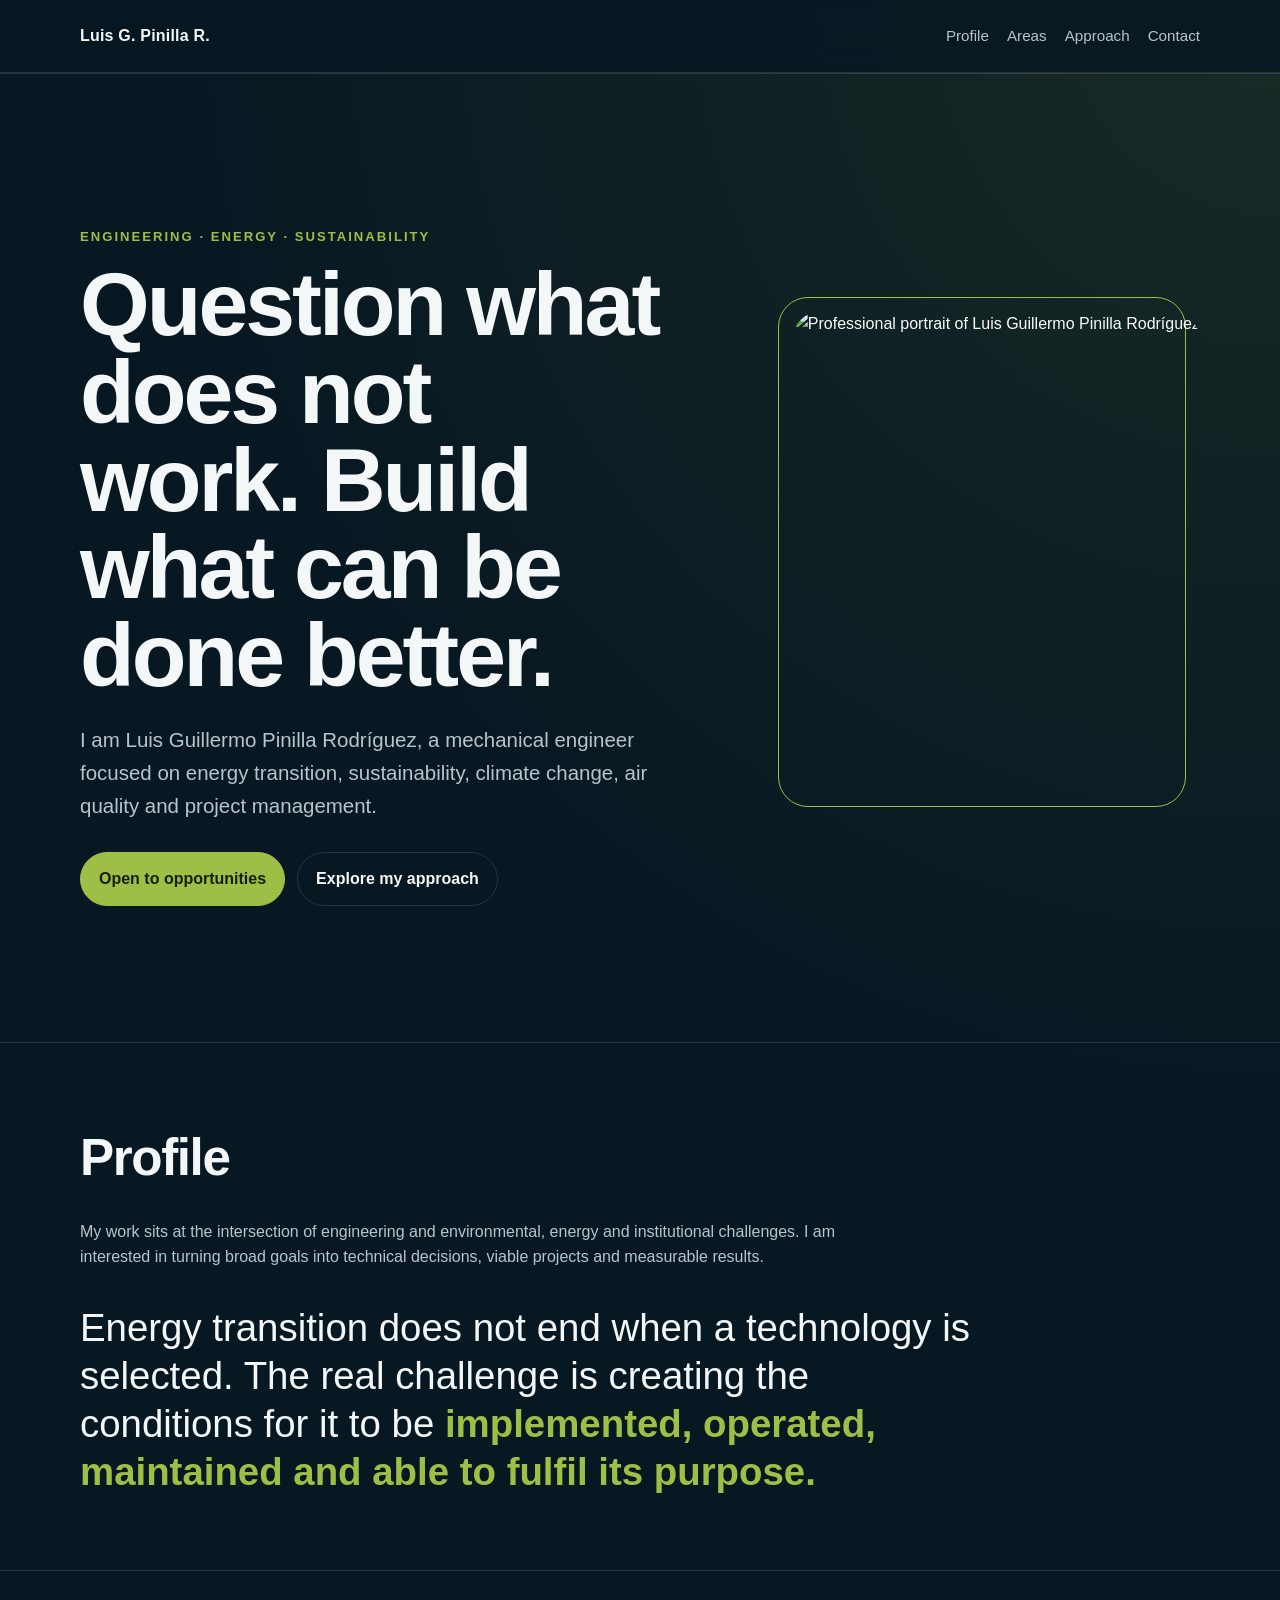
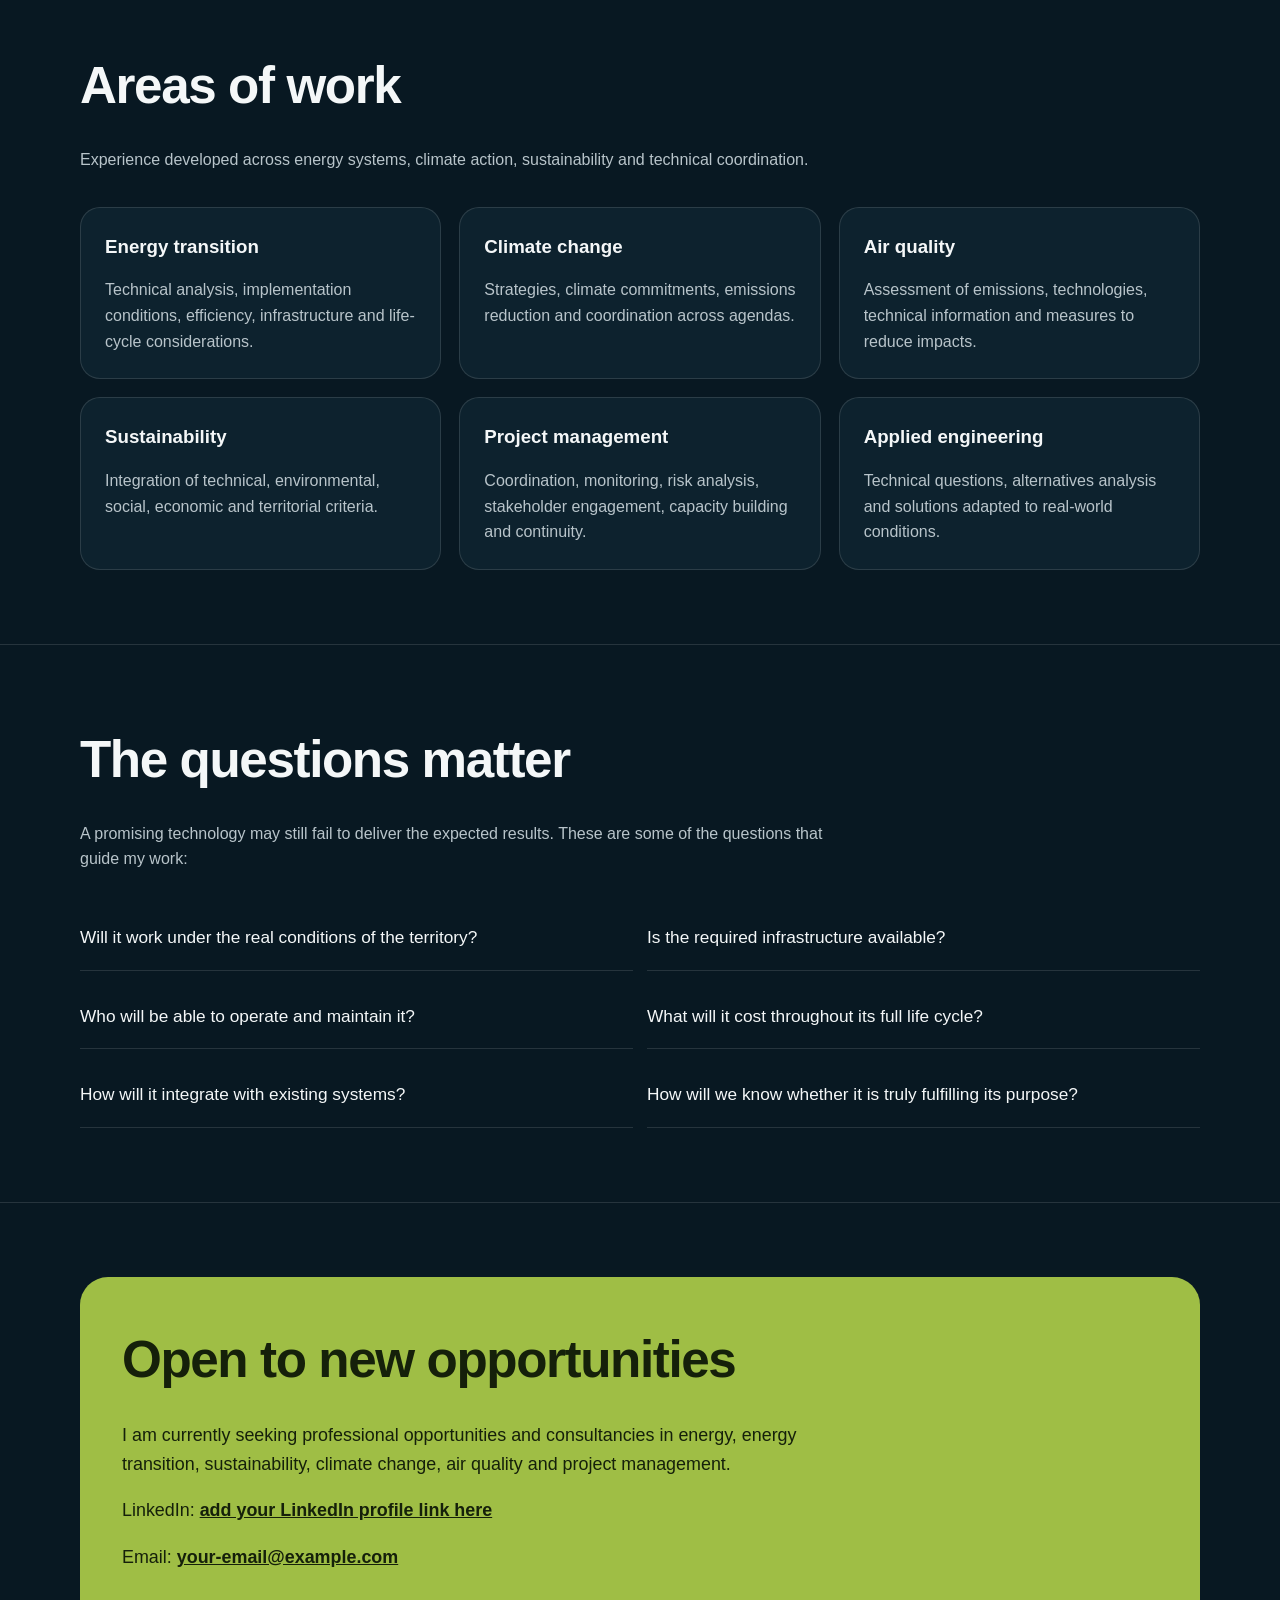
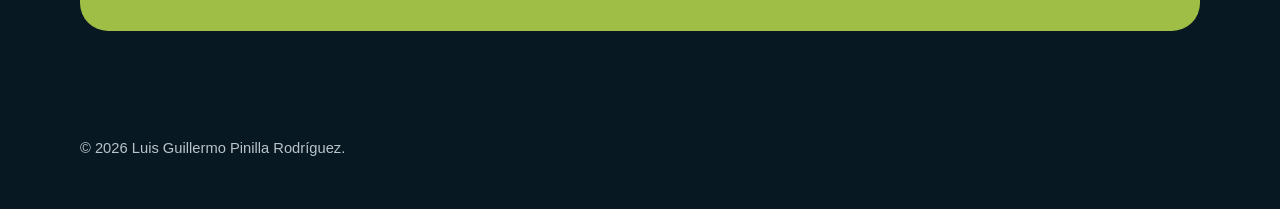
==== index.html @ 48ebb5ef "Change language to English and update content Updated the language from Spanish to English and modif" ====
<!DOCTYPE html>
<html lang="en">
<head>
  <meta charset="UTF-8" />
  <meta name="viewport" content="width=device-width, initial-scale=1.0" />
  <meta name="description" content="Luis Guillermo Pinilla Rodríguez — Engineering, energy, sustainability, climate change and energy transition." />
  <title>Luis Guillermo Pinilla Rodríguez</title>

  <style>
    :root {
      --bg: #081822;
      --panel: #102733;
      --text: #f4f7f8;
      --muted: #b8c4ca;
      --accent: #9fbe45;
      --line: rgba(255,255,255,.12);
      --max: 1120px;
    }

    * { box-sizing: border-box; }
    html { scroll-behavior: smooth; }

    body {
      margin: 0;
      font-family: Arial, Helvetica, sans-serif;
      background:
        radial-gradient(circle at top right, rgba(159,190,69,.11), transparent 30%),
        var(--bg);
      color: var(--text);
      line-height: 1.6;
    }

    a { color: inherit; }

    .wrap {
      width: min(var(--max), calc(100% - 40px));
      margin: 0 auto;
    }

    header {
      position: sticky;
      top: 0;
      z-index: 20;
      backdrop-filter: blur(12px);
      background: rgba(8,24,34,.86);
      border-bottom: 1px solid var(--line);
    }

    nav {
      min-height: 72px;
      display: flex;
      align-items: center;
      justify-content: space-between;
      gap: 24px;
    }

    .brand {
      font-weight: 700;
      text-decoration: none;
      letter-spacing: .2px;
    }

    .nav-links {
      display: flex;
      flex-wrap: wrap;
      gap: 18px;
    }

    .nav-links a {
      color: var(--muted);
      text-decoration: none;
      font-size: .95rem;
    }

    .nav-links a:hover { color: var(--text); }

    .hero {
      min-height: 78vh;
      display: grid;
      grid-template-columns: 1.1fr .9fr;
      align-items: center;
      gap: 60px;
      padding: 78px 0 62px;
    }

    .eyebrow {
      color: var(--accent);
      text-transform: uppercase;
      letter-spacing: 2px;
      font-size: .82rem;
      font-weight: 700;
    }

    h1 {
      font-size: clamp(2.7rem, 7vw, 5.6rem);
      line-height: .98;
      letter-spacing: -3px;
      margin: 14px 0 24px;
      max-width: 760px;
    }

    .lead {
      max-width: 690px;
      color: var(--muted);
      font-size: clamp(1.05rem, 2vw, 1.28rem);
    }

    .hero-actions {
      display: flex;
      flex-wrap: wrap;
      gap: 12px;
      margin-top: 30px;
    }

    .button {
      display: inline-block;
      padding: 13px 18px;
      border-radius: 999px;
      text-decoration: none;
      font-weight: 700;
      border: 1px solid var(--line);
    }

    .button.primary {
      color: #15200a;
      background: var(--accent);
      border-color: var(--accent);
    }

    .button.secondary { color: var(--text); }

    .portrait {
      position: relative;
      max-width: 470px;
      margin-left: auto;
    }

    .portrait::before {
      content: "";
      position: absolute;
      inset: -14px 14px 14px -14px;
      border: 1px solid var(--accent);
      border-radius: 30px;
      z-index: -1;
    }

    .portrait img {
      display: block;
      width: 100%;
      aspect-ratio: 4 / 5;
      object-fit: cover;
      object-position: center;
      border-radius: 30px;
      filter: saturate(.88) contrast(1.03);
    }

    section {
      padding: 74px 0;
      border-top: 1px solid var(--line);
    }

    h2 {
      margin: 0 0 20px;
      font-size: clamp(2rem, 5vw, 3.2rem);
      letter-spacing: -1.4px;
    }

    .section-intro {
      max-width: 760px;
      color: var(--muted);
      margin-bottom: 34px;
    }

    .grid {
      display: grid;
      grid-template-columns: repeat(3, 1fr);
      gap: 18px;
    }

    .card {
      background: rgba(16,39,51,.76);
      border: 1px solid var(--line);
      border-radius: 20px;
      padding: 24px;
    }

    .card h3 {
      margin-top: 0;
      margin-bottom: 10px;
    }

    .card p {
      margin-bottom: 0;
      color: var(--muted);
    }

    .statement {
      font-size: clamp(1.5rem, 3vw, 2.45rem);
      line-height: 1.25;
      max-width: 900px;
      margin: 0;
    }

    .statement strong { color: var(--accent); }

    .questions {
      display: grid;
      grid-template-columns: repeat(2, 1fr);
      gap: 14px;
      margin-top: 34px;
    }

    .question {
      padding: 18px 0;
      border-bottom: 1px solid var(--line);
      font-size: 1.08rem;
    }

    .contact {
      background: var(--accent);
      color: #15200a;
      border-radius: 28px;
      padding: 42px;
    }

    .contact p {
      max-width: 720px;
      font-size: 1.12rem;
    }

    .contact a {
      font-weight: 700;
      word-break: break-word;
    }

    footer {
      padding: 32px 0 48px;
      color: var(--muted);
      font-size: .92rem;
    }

    @media (max-width: 820px) {
      nav { align-items: flex-start; padding: 18px 0; }
      .nav-links { display: none; }
      .hero {
        grid-template-columns: 1fr;
        gap: 42px;
        padding-top: 52px;
      }
      .portrait {
        margin: 0;
        max-width: 100%;
      }
      .grid, .questions { grid-template-columns: 1fr; }
      h1 { letter-spacing: -2px; }
      .contact { padding: 28px; }
    }
  </style>
</head>

<body>
  <header>
    <nav class="wrap">
      <a class="brand" href="#home">Luis G. Pinilla R.</a>
      <div class="nav-links">
        <a href="#profile">Profile</a>
        <a href="#areas">Areas</a>
        <a href="#approach">Approach</a>
        <a href="#contact">Contact</a>
      </div>
    </nav>
  </header>

  <main>
    <section id="home">
      <div class="wrap hero">
        <div>
          <div class="eyebrow">Engineering · Energy · Sustainability</div>
          <h1>Question what does not work. Build what can be done better.</h1>
          <p class="lead">
            I am Luis Guillermo Pinilla Rodríguez, a mechanical engineer focused on
            energy transition, sustainability, climate change, air quality and project management.
          </p>

          <div class="hero-actions">
            <a class="button primary" href="#contact">Open to opportunities</a>
            <a class="button secondary" href="#approach">Explore my approach</a>
          </div>
        </div>

        <div class="portrait">
          <img src="profile.jpg" alt="Professional portrait of Luis Guillermo Pinilla Rodríguez" />
        </div>
      </div>
    </section>

    <section id="profile">
      <div class="wrap">
        <h2>Profile</h2>
        <p class="section-intro">
          My work sits at the intersection of engineering and environmental, energy
          and institutional challenges. I am interested in turning broad goals into
          technical decisions, viable projects and measurable results.
        </p>

        <p class="statement">
          Energy transition does not end when a technology is selected.
          The real challenge is creating the conditions for it to be
          <strong>implemented, operated, maintained and able to fulfil its purpose.</strong>
        </p>
      </div>
    </section>

    <section id="areas">
      <div class="wrap">
        <h2>Areas of work</h2>
        <p class="section-intro">
          Experience developed across energy systems, climate action, sustainability
          and technical coordination.
        </p>

        <div class="grid">
          <article class="card">
            <h3>Energy transition</h3>
            <p>Technical analysis, implementation conditions, efficiency, infrastructure and life-cycle considerations.</p>
          </article>

          <article class="card">
            <h3>Climate change</h3>
            <p>Strategies, climate commitments, emissions reduction and coordination across agendas.</p>
          </article>

          <article class="card">
            <h3>Air quality</h3>
            <p>Assessment of emissions, technologies, technical information and measures to reduce impacts.</p>
          </article>

          <article class="card">
            <h3>Sustainability</h3>
            <p>Integration of technical, environmental, social, economic and territorial criteria.</p>
          </article>

          <article class="card">
            <h3>Project management</h3>
            <p>Coordination, monitoring, risk analysis, stakeholder engagement, capacity building and continuity.</p>
          </article>

          <article class="card">
            <h3>Applied engineering</h3>
            <p>Technical questions, alternatives analysis and solutions adapted to real-world conditions.</p>
          </article>
        </div>
      </div>
    </section>

    <section id="approach">
      <div class="wrap">
        <h2>The questions matter</h2>
        <p class="section-intro">
          A promising technology may still fail to deliver the expected results.
          These are some of the questions that guide my work:
        </p>

        <div class="questions">
          <div class="question">Will it work under the real conditions of the territory?</div>
          <div class="question">Is the required infrastructure available?</div>
          <div class="question">Who will be able to operate and maintain it?</div>
          <div class="question">What will it cost throughout its full life cycle?</div>
          <div class="question">How will it integrate with existing systems?</div>
          <div class="question">How will we know whether it is truly fulfilling its purpose?</div>
        </div>
      </div>
    </section>

    <section id="contact">
      <div class="wrap">
        <div class="contact">
          <h2>Open to new opportunities</h2>
          <p>
            I am currently seeking professional opportunities and consultancies in
            energy, energy transition, sustainability, climate change, air quality
            and project management.
          </p>
          <p>
            LinkedIn:
            <a href="https://www.linkedin.com/" target="_blank" rel="noopener">
              add your LinkedIn profile link here
            </a>
          </p>
          <p>
            Email:
            <a href="mailto:your-email@example.com">your-email@example.com</a>
          </p>
        </div>
      </div>
    </section>
  </main>

  <footer>
    <div class="wrap">
      © 2026 Luis Guillermo Pinilla Rodríguez.
    </div>
  </footer>
</body>
</html>
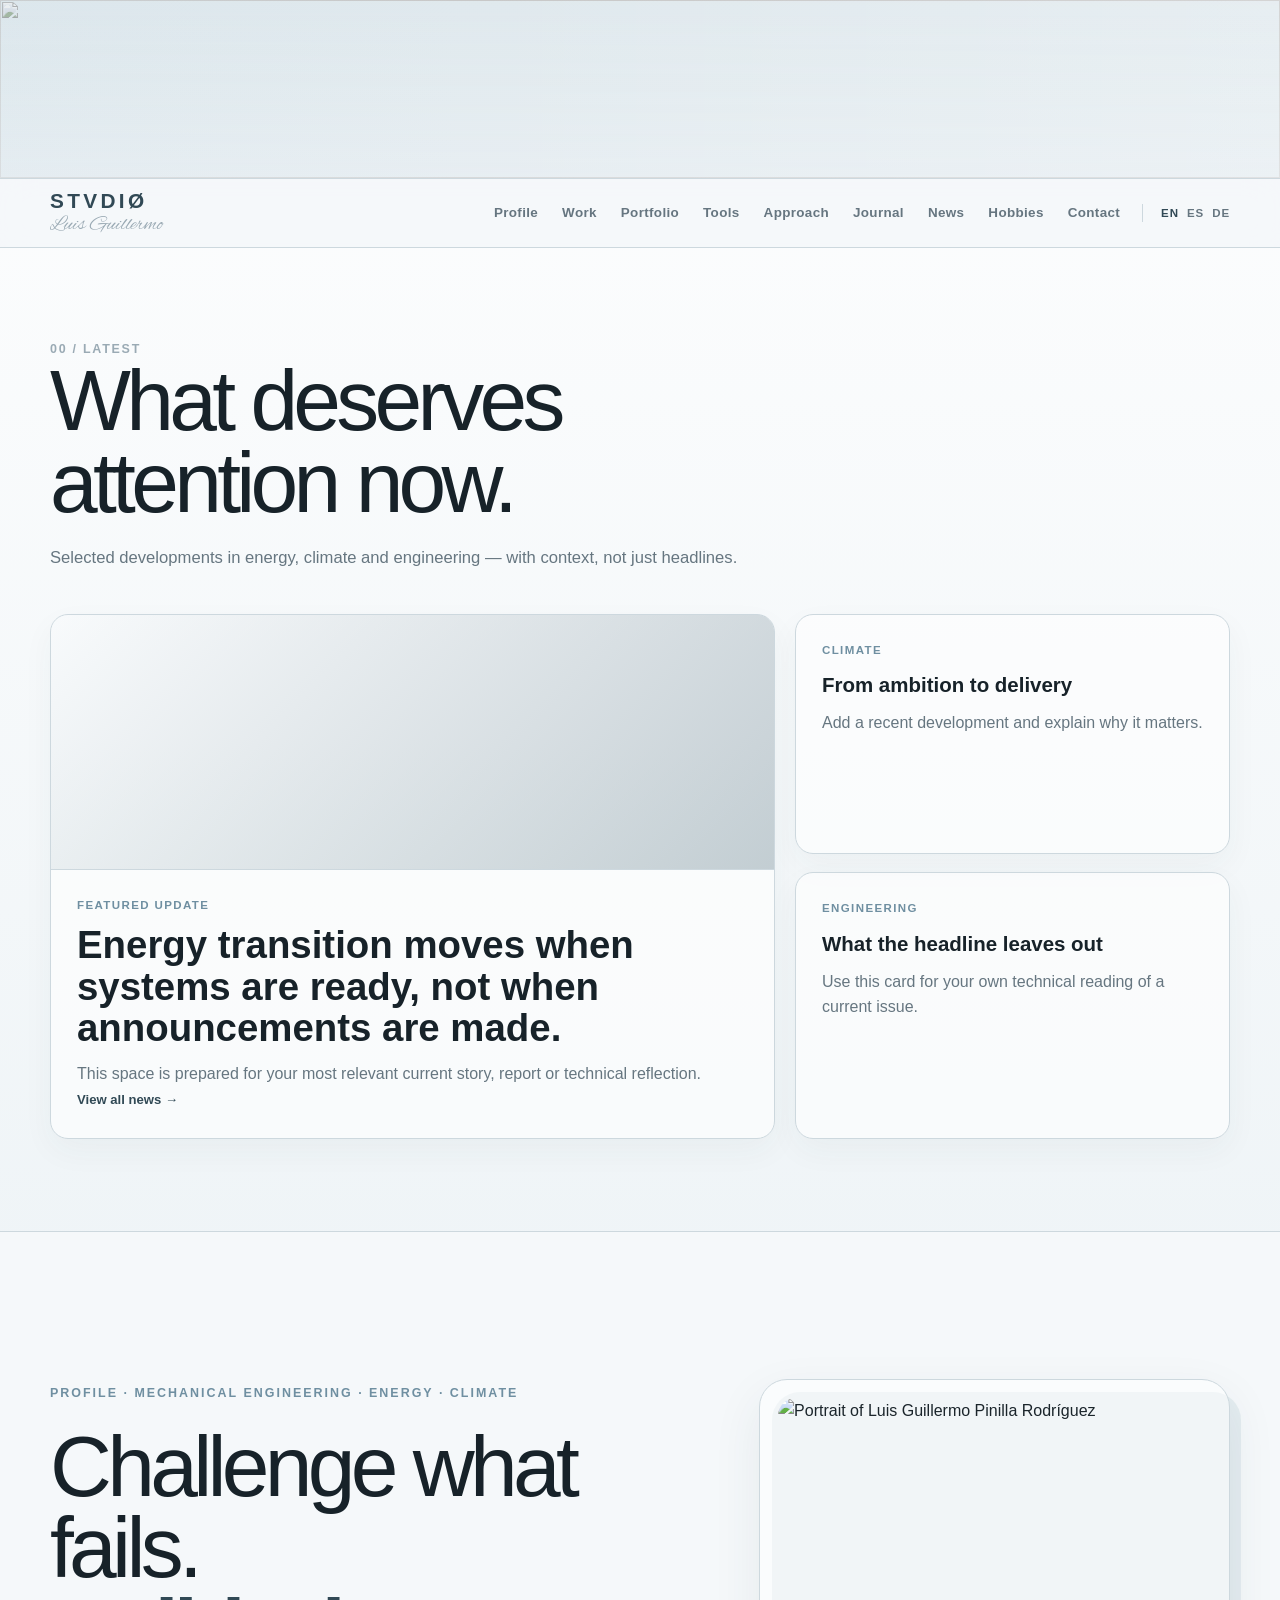
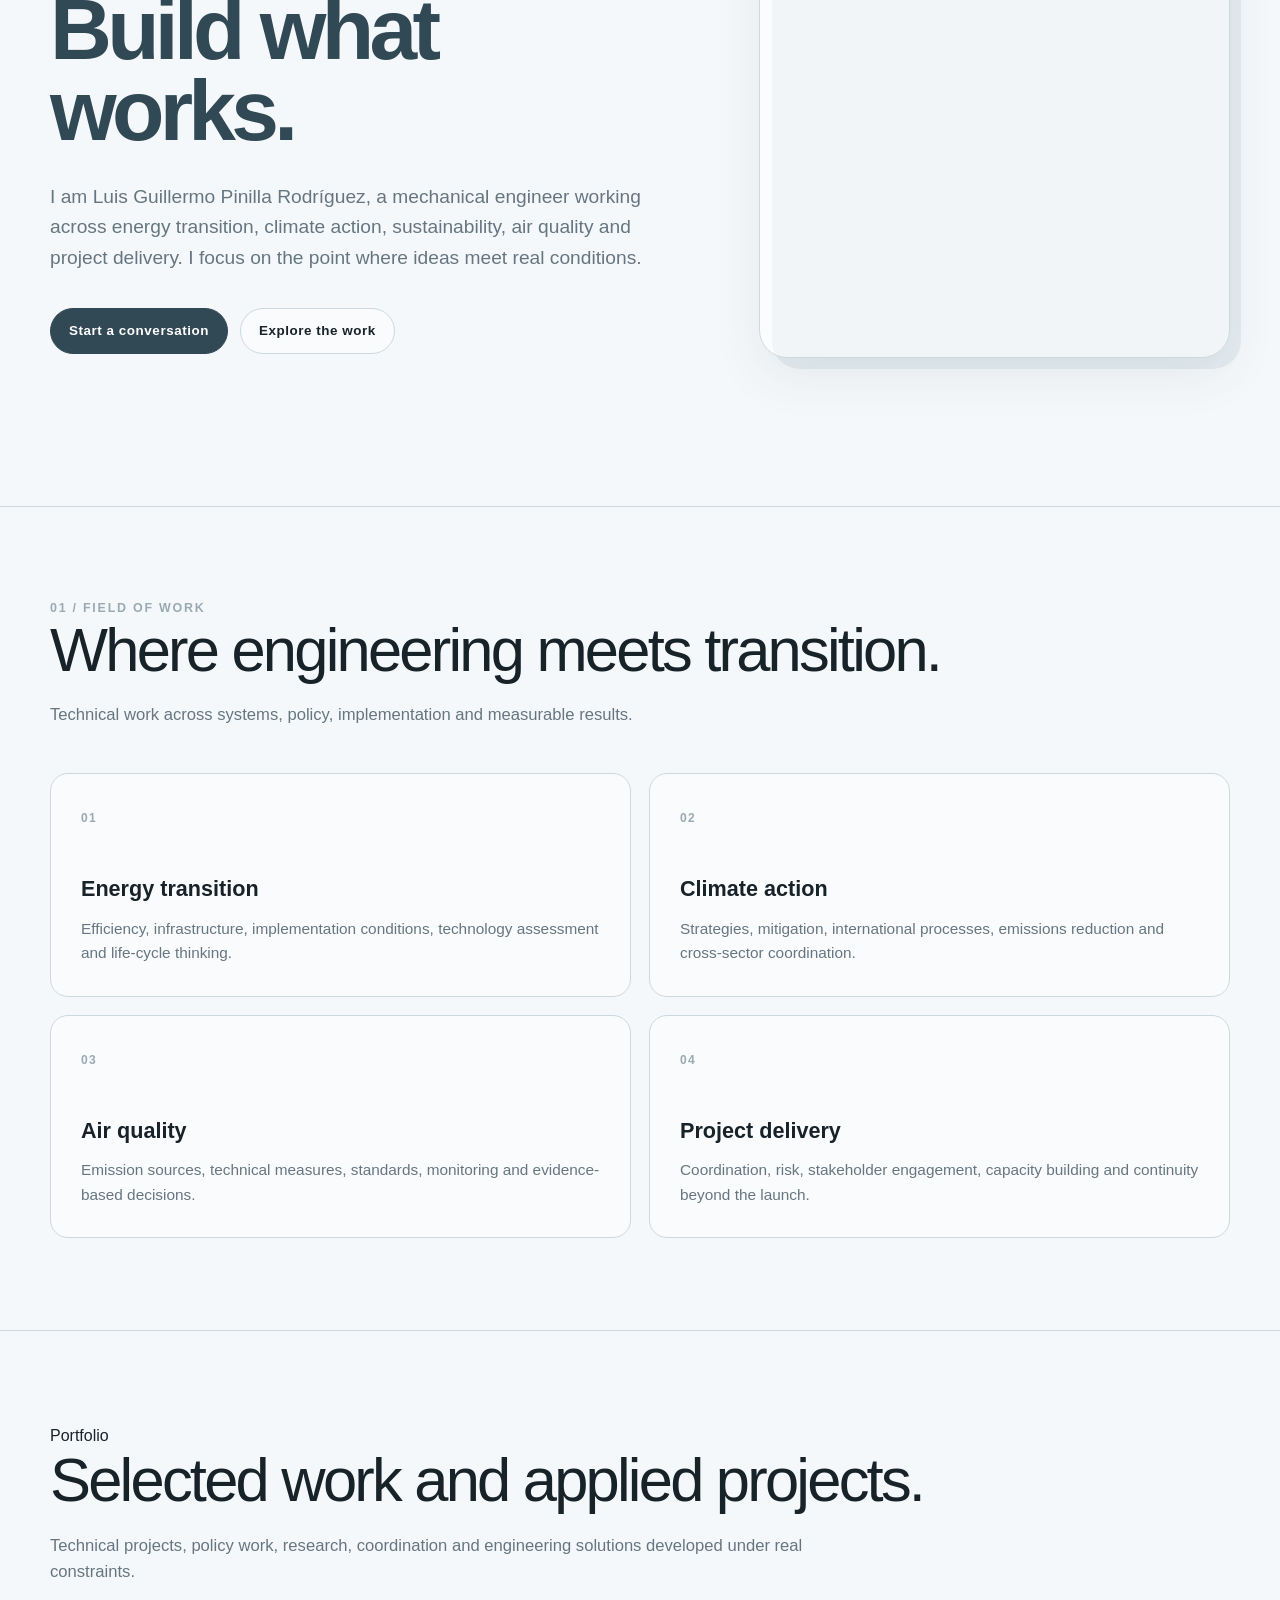
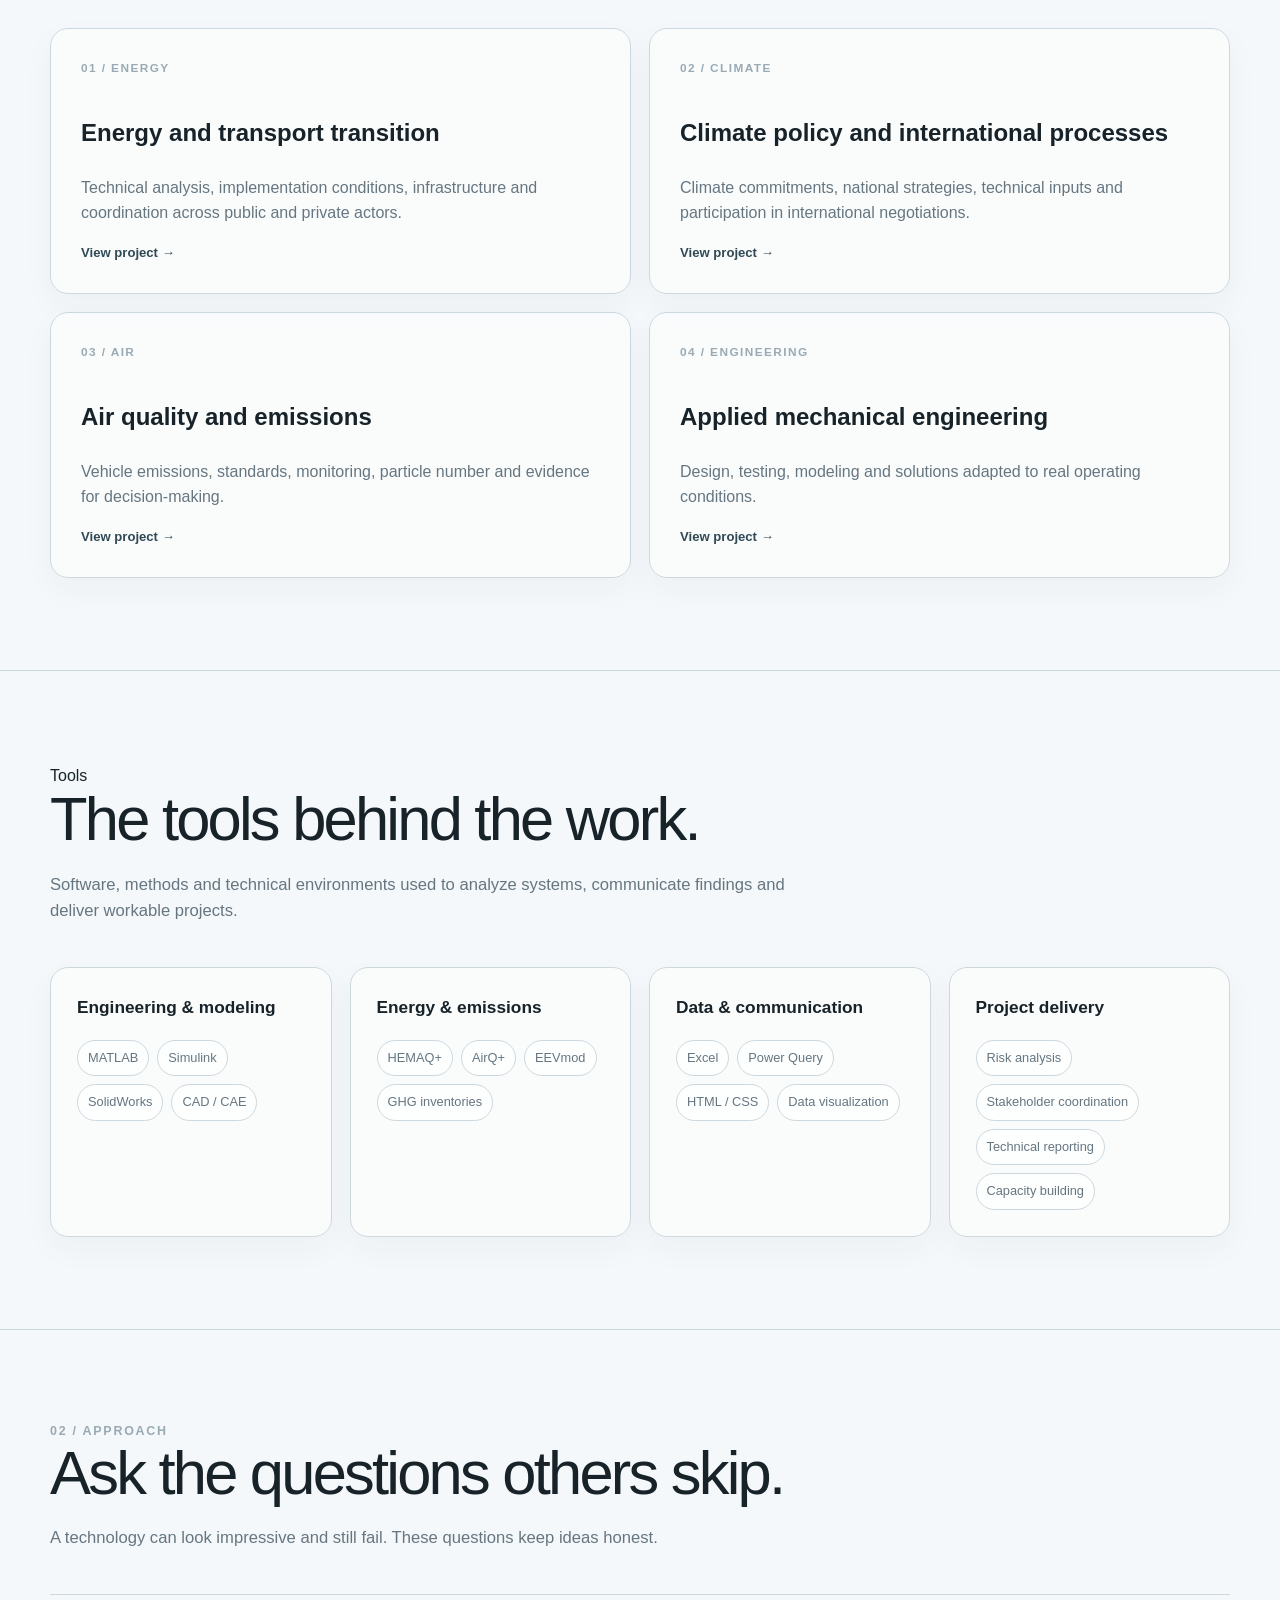
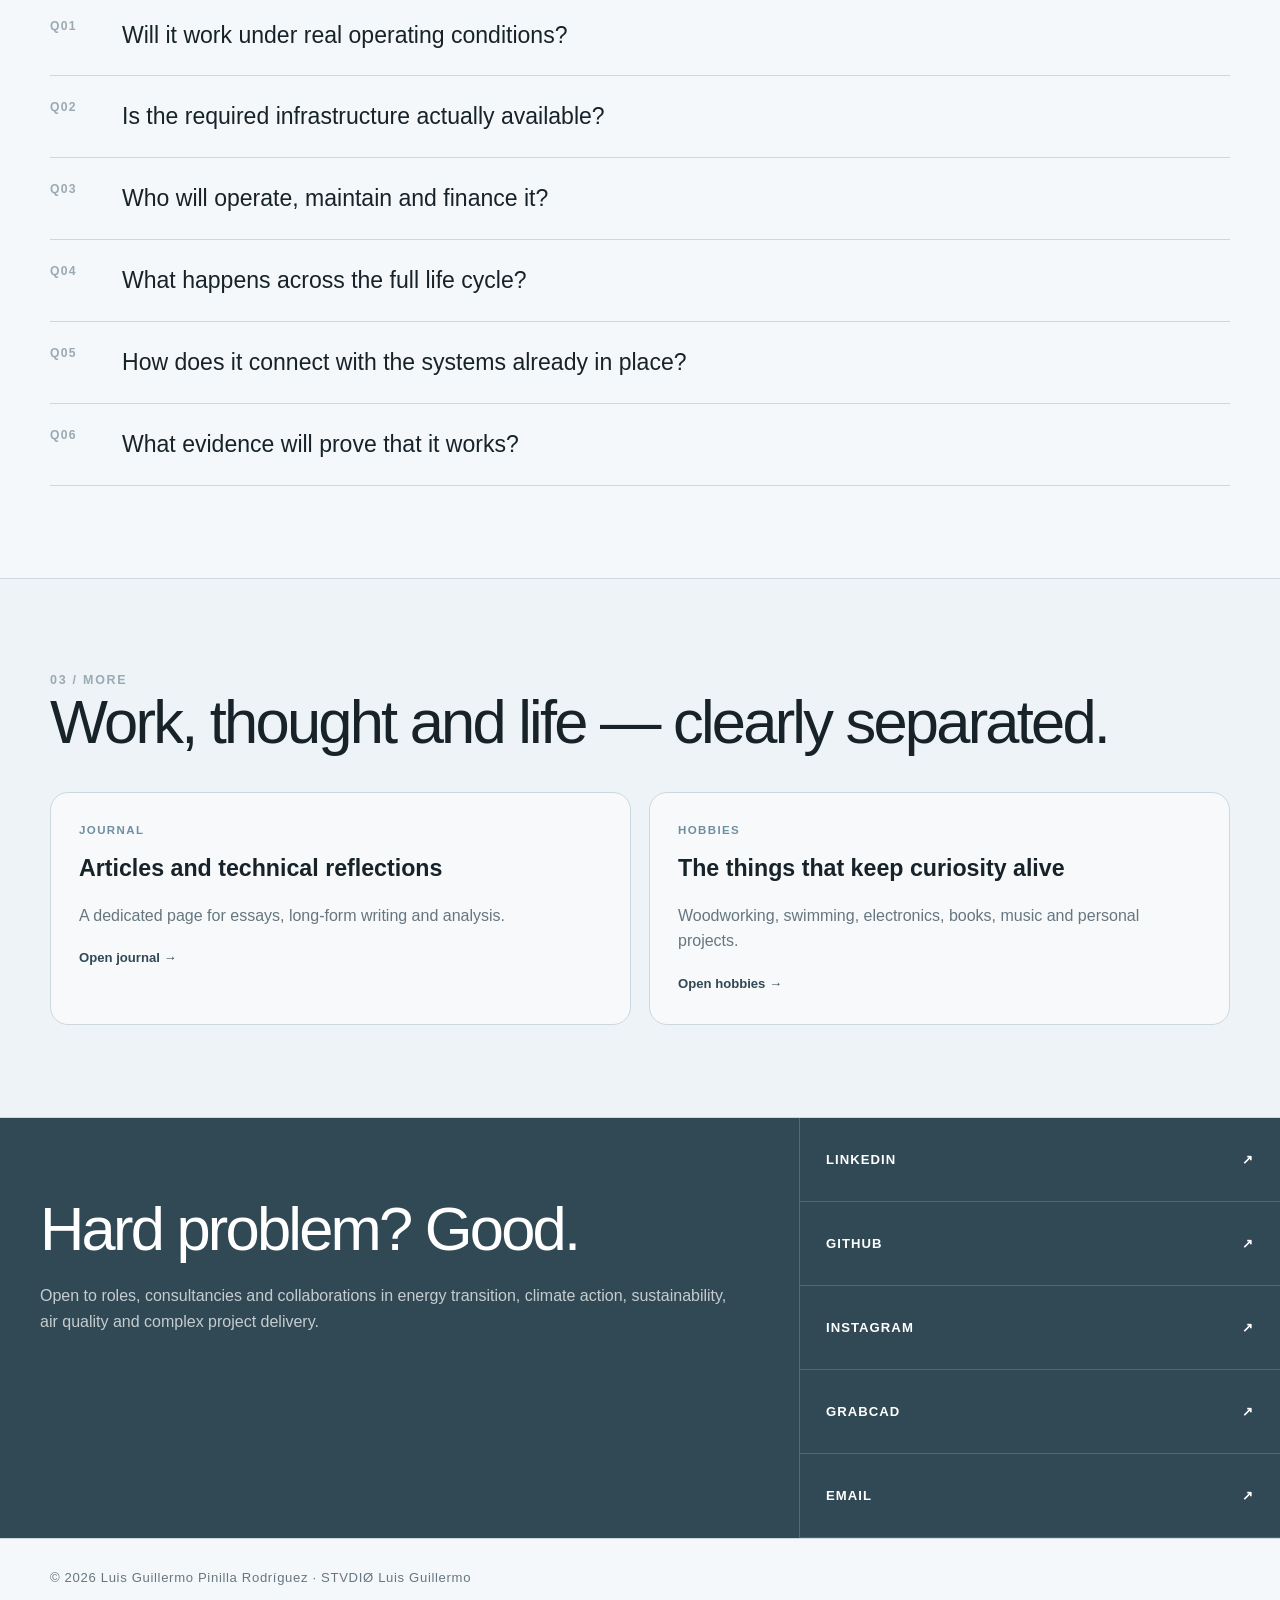
==== commit 6890b132: "Add files via upload" ====
--- a/index.html
+++ b/index.html
@@ -1,405 +1,206 @@
-<!DOCTYPE html>
-<html lang="en">
-<head>
-  <meta charset="UTF-8" />
-  <meta name="viewport" content="width=device-width, initial-scale=1.0" />
-  <meta name="description" content="Luis Guillermo Pinilla Rodríguez — Engineering, energy, sustainability, climate change and energy transition." />
-  <title>Luis Guillermo Pinilla Rodríguez</title>
-
-  <style>
-    :root {
-      --bg: #081822;
-      --panel: #102733;
-      --text: #f4f7f8;
-      --muted: #b8c4ca;
-      --accent: #9fbe45;
-      --line: rgba(255,255,255,.12);
-      --max: 1120px;
-    }
-
-    * { box-sizing: border-box; }
-    html { scroll-behavior: smooth; }
-
-    body {
-      margin: 0;
-      font-family: Arial, Helvetica, sans-serif;
-      background:
-        radial-gradient(circle at top right, rgba(159,190,69,.11), transparent 30%),
-        var(--bg);
-      color: var(--text);
-      line-height: 1.6;
-    }
-
-    a { color: inherit; }
-
-    .wrap {
-      width: min(var(--max), calc(100% - 40px));
-      margin: 0 auto;
-    }
-
-    header {
-      position: sticky;
-      top: 0;
-      z-index: 20;
-      backdrop-filter: blur(12px);
-      background: rgba(8,24,34,.86);
-      border-bottom: 1px solid var(--line);
-    }
-
-    nav {
-      min-height: 72px;
-      display: flex;
-      align-items: center;
-      justify-content: space-between;
-      gap: 24px;
-    }
-
-    .brand {
-      font-weight: 700;
-      text-decoration: none;
-      letter-spacing: .2px;
-    }
-
-    .nav-links {
-      display: flex;
-      flex-wrap: wrap;
-      gap: 18px;
-    }
-
-    .nav-links a {
-      color: var(--muted);
-      text-decoration: none;
-      font-size: .95rem;
-    }
-
-    .nav-links a:hover { color: var(--text); }
-
-    .hero {
-      min-height: 78vh;
-      display: grid;
-      grid-template-columns: 1.1fr .9fr;
-      align-items: center;
-      gap: 60px;
-      padding: 78px 0 62px;
-    }
-
-    .eyebrow {
-      color: var(--accent);
-      text-transform: uppercase;
-      letter-spacing: 2px;
-      font-size: .82rem;
-      font-weight: 700;
-    }
-
-    h1 {
-      font-size: clamp(2.7rem, 7vw, 5.6rem);
-      line-height: .98;
-      letter-spacing: -3px;
-      margin: 14px 0 24px;
-      max-width: 760px;
-    }
-
-    .lead {
-      max-width: 690px;
-      color: var(--muted);
-      font-size: clamp(1.05rem, 2vw, 1.28rem);
-    }
-
-    .hero-actions {
-      display: flex;
-      flex-wrap: wrap;
-      gap: 12px;
-      margin-top: 30px;
-    }
-
-    .button {
-      display: inline-block;
-      padding: 13px 18px;
-      border-radius: 999px;
-      text-decoration: none;
-      font-weight: 700;
-      border: 1px solid var(--line);
-    }
-
-    .button.primary {
-      color: #15200a;
-      background: var(--accent);
-      border-color: var(--accent);
-    }
-
-    .button.secondary { color: var(--text); }
-
-    .portrait {
-      position: relative;
-      max-width: 470px;
-      margin-left: auto;
-    }
-
-    .portrait::before {
-      content: "";
-      position: absolute;
-      inset: -14px 14px 14px -14px;
-      border: 1px solid var(--accent);
-      border-radius: 30px;
-      z-index: -1;
-    }
-
-    .portrait img {
-      display: block;
-      width: 100%;
-      aspect-ratio: 4 / 5;
-      object-fit: cover;
-      object-position: center;
-      border-radius: 30px;
-      filter: saturate(.88) contrast(1.03);
-    }
-
-    section {
-      padding: 74px 0;
-      border-top: 1px solid var(--line);
-    }
-
-    h2 {
-      margin: 0 0 20px;
-      font-size: clamp(2rem, 5vw, 3.2rem);
-      letter-spacing: -1.4px;
-    }
-
-    .section-intro {
-      max-width: 760px;
-      color: var(--muted);
-      margin-bottom: 34px;
-    }
-
-    .grid {
-      display: grid;
-      grid-template-columns: repeat(3, 1fr);
-      gap: 18px;
-    }
-
-    .card {
-      background: rgba(16,39,51,.76);
-      border: 1px solid var(--line);
-      border-radius: 20px;
-      padding: 24px;
-    }
-
-    .card h3 {
-      margin-top: 0;
-      margin-bottom: 10px;
-    }
-
-    .card p {
-      margin-bottom: 0;
-      color: var(--muted);
-    }
-
-    .statement {
-      font-size: clamp(1.5rem, 3vw, 2.45rem);
-      line-height: 1.25;
-      max-width: 900px;
-      margin: 0;
-    }
-
-    .statement strong { color: var(--accent); }
-
-    .questions {
-      display: grid;
-      grid-template-columns: repeat(2, 1fr);
-      gap: 14px;
-      margin-top: 34px;
-    }
-
-    .question {
-      padding: 18px 0;
-      border-bottom: 1px solid var(--line);
-      font-size: 1.08rem;
-    }
-
-    .contact {
-      background: var(--accent);
-      color: #15200a;
-      border-radius: 28px;
-      padding: 42px;
-    }
-
-    .contact p {
-      max-width: 720px;
-      font-size: 1.12rem;
-    }
-
-    .contact a {
-      font-weight: 700;
-      word-break: break-word;
-    }
-
-    footer {
-      padding: 32px 0 48px;
-      color: var(--muted);
-      font-size: .92rem;
-    }
-
-    @media (max-width: 820px) {
-      nav { align-items: flex-start; padding: 18px 0; }
-      .nav-links { display: none; }
-      .hero {
-        grid-template-columns: 1fr;
-        gap: 42px;
-        padding-top: 52px;
-      }
-      .portrait {
-        margin: 0;
-        max-width: 100%;
-      }
-      .grid, .questions { grid-template-columns: 1fr; }
-      h1 { letter-spacing: -2px; }
-      .contact { padding: 28px; }
-    }
-  </style>
-</head>
-
-<body>
-  <header>
-    <nav class="wrap">
-      <a class="brand" href="#home">Luis G. Pinilla R.</a>
-      <div class="nav-links">
-        <a href="#profile">Profile</a>
-        <a href="#areas">Areas</a>
-        <a href="#approach">Approach</a>
-        <a href="#contact">Contact</a>
-      </div>
-    </nav>
-  </header>
-
-  <main>
-    <section id="home">
+<!DOCTYPE html><html lang="en"><head><meta charset="UTF-8"><meta name="viewport" content="width=device-width, initial-scale=1.0">
+<title>Home — STVDIØ Luis Guillermo</title><link rel="stylesheet" href="styles.css?v=9"></head><body>
+<div class="top-banner"><img src="banner.png" alt=""></div>
+<header>
+  <nav class="wrap">
+    <a class="brand" href="index.html">
+      <span class="brand-main">STVDIØ</span>
+      <span class="brand-name">Luis Guillermo</span>
+    </a>
+
+    <div class="nav-right">
+      <div class="nav-links"><a href="index.html#profile">Profile</a><a href="index.html#work">Work</a><a href="index.html#portfolio">Portfolio</a><a href="index.html#tools">Tools</a><a href="index.html#approach">Approach</a><a href="journal.html">Journal</a><a href="news.html">News</a><a href="hobbies.html">Hobbies</a><a href="index.html#contact">Contact</a></div>
+      <div class="language-switch" aria-label="Language">
+        <a class="active" href="index.html">EN</a>
+        <a href="es/index.html">ES</a>
+        <a href="de/index.html">DE</a>
+      </div>
+    </div>
+
+    <details class="mobile-menu">
+      <summary aria-label="Open navigation">
+        <span class="mobile-menu-icon"></span>
+      </summary>
+      <div class="mobile-menu-content">
+        <a href="index.html#profile">Profile</a><a href="index.html#work">Work</a><a href="index.html#portfolio">Portfolio</a><a href="index.html#tools">Tools</a><a href="index.html#approach">Approach</a><a href="journal.html">Journal</a><a href="news.html">News</a><a href="hobbies.html">Hobbies</a><a href="index.html#contact">Contact</a>
+        <div class="mobile-menu-languages">
+          <a class="active" href="index.html">EN</a>
+          <a href="es/index.html">ES</a>
+          <a href="de/index.html">DE</a>
+        </div>
+      </div>
+    </details>
+  </nav>
+</header><main>
+
+    <section class="news-lead" id="latest">
+      <div class="wrap">
+        <div class="section-number">00 / Latest</div>
+        <h1>What deserves attention now.</h1>
+        <p class="section-intro">Selected developments in energy, climate and engineering — with context, not just headlines.</p>
+        <div class="news-lead-grid">
+          <article class="news-feature">
+            <div class="news-feature-image"></div>
+            <div class="news-feature-body">
+              <div class="meta">Featured update</div>
+              <h3>Energy transition moves when systems are ready, not when announcements are made.</h3>
+              <p>This space is prepared for your most relevant current story, report or technical reflection.</p>
+              <a class="text-link" href="news.html">View all news →</a>
+            </div>
+          </article>
+          <div class="news-mini-stack">
+            <article class="news-mini"><div class="meta">Climate</div><h3>From ambition to delivery</h3><p>Add a recent development and explain why it matters.</p></article>
+            <article class="news-mini"><div class="meta">Engineering</div><h3>What the headline leaves out</h3><p>Use this card for your own technical reading of a current issue.</p></article>
+          </div>
+        </div>
+      </div>
+    </section>
+    <section id="profile">
       <div class="wrap hero">
         <div>
-          <div class="eyebrow">Engineering · Energy · Sustainability</div>
-          <h1>Question what does not work. Build what can be done better.</h1>
+          <div class="eyebrow">Profile · Mechanical engineering · Energy · Climate</div>
+
+          <h1>
+            Challenge what fails.
+            <strong>Build what works.</strong>
+          </h1>
+
           <p class="lead">
-            I am Luis Guillermo Pinilla Rodríguez, a mechanical engineer focused on
-            energy transition, sustainability, climate change, air quality and project management.
+            I am Luis Guillermo Pinilla Rodríguez, a mechanical engineer working across
+            energy transition, climate action, sustainability, air quality and project delivery.
+            I focus on the point where ideas meet real conditions.
           </p>
 
           <div class="hero-actions">
-            <a class="button primary" href="#contact">Open to opportunities</a>
-            <a class="button secondary" href="#approach">Explore my approach</a>
+            <a class="button primary" href="#contact">Start a conversation</a>
+            <a class="button secondary" href="#journal">Explore the work</a>
           </div>
         </div>
 
         <div class="portrait">
-          <img src="profile.jpg" alt="Professional portrait of Luis Guillermo Pinilla Rodríguez" />
-        </div>
-      </div>
-    </section>
-
-    <section id="profile">
-      <div class="wrap">
-        <h2>Profile</h2>
+          <img
+            src="profile.jpg"
+            alt="Portrait of Luis Guillermo Pinilla Rodríguez"
+          />
+        </div>
+      </div>
+    </section>
+
+
+    <section id="areas">
+      <div class="wrap">
+        <div class="section-number">01 / Field of work</div>
+        <h2>Where engineering meets transition.</h2>
+
         <p class="section-intro">
-          My work sits at the intersection of engineering and environmental, energy
-          and institutional challenges. I am interested in turning broad goals into
-          technical decisions, viable projects and measurable results.
+          Technical work across systems, policy, implementation and measurable results.
         </p>
 
-        <p class="statement">
-          Energy transition does not end when a technology is selected.
-          The real challenge is creating the conditions for it to be
-          <strong>implemented, operated, maintained and able to fulfil its purpose.</strong>
+        <div class="areas">
+          <article class="area">
+            <span class="area-index">01</span>
+            <h3>Energy transition</h3>
+            <p>Efficiency, infrastructure, implementation conditions, technology assessment and life-cycle thinking.</p>
+          </article>
+
+          <article class="area">
+            <span class="area-index">02</span>
+            <h3>Climate action</h3>
+            <p>Strategies, mitigation, international processes, emissions reduction and cross-sector coordination.</p>
+          </article>
+
+          <article class="area">
+            <span class="area-index">03</span>
+            <h3>Air quality</h3>
+            <p>Emission sources, technical measures, standards, monitoring and evidence-based decisions.</p>
+          </article>
+
+          <article class="area">
+            <span class="area-index">04</span>
+            <h3>Project delivery</h3>
+            <p>Coordination, risk, stakeholder engagement, capacity building and continuity beyond the launch.</p>
+          </article>
+        </div>
+      </div>
+    </section>
+
+    
+<section id="portfolio"><div class="wrap"><div class="section-kicker">Portfolio</div><h2>Selected work and applied projects.</h2>
+<p class="section-intro">Technical projects, policy work, research, coordination and engineering solutions developed under real constraints.</p>
+<div class="portfolio-grid">
+<article class="portfolio-item"><span class="portfolio-number">01 / ENERGY</span><h3>Energy and transport transition</h3><p>Technical analysis, implementation conditions, infrastructure and coordination across public and private actors.</p><a class="text-link" href="#">View project →</a></article>
+<article class="portfolio-item"><span class="portfolio-number">02 / CLIMATE</span><h3>Climate policy and international processes</h3><p>Climate commitments, national strategies, technical inputs and participation in international negotiations.</p><a class="text-link" href="#">View project →</a></article>
+<article class="portfolio-item"><span class="portfolio-number">03 / AIR</span><h3>Air quality and emissions</h3><p>Vehicle emissions, standards, monitoring, particle number and evidence for decision-making.</p><a class="text-link" href="#">View project →</a></article>
+<article class="portfolio-item"><span class="portfolio-number">04 / ENGINEERING</span><h3>Applied mechanical engineering</h3><p>Design, testing, modeling and solutions adapted to real operating conditions.</p><a class="text-link" href="#">View project →</a></article>
+</div></div></section>
+<section id="tools" class="alt"><div class="wrap"><div class="section-kicker">Tools</div><h2>The tools behind the work.</h2>
+<p class="section-intro">Software, methods and technical environments used to analyze systems, communicate findings and deliver workable projects.</p>
+<div class="tools-grid">
+<article class="tool-group"><h3>Engineering & modeling</h3><div class="tool-list"><span class="tool-chip">MATLAB</span><span class="tool-chip">Simulink</span><span class="tool-chip">SolidWorks</span><span class="tool-chip">CAD / CAE</span></div></article>
+<article class="tool-group"><h3>Energy & emissions</h3><div class="tool-list"><span class="tool-chip">HEMAQ+</span><span class="tool-chip">AirQ+</span><span class="tool-chip">EEVmod</span><span class="tool-chip">GHG inventories</span></div></article>
+<article class="tool-group"><h3>Data & communication</h3><div class="tool-list"><span class="tool-chip">Excel</span><span class="tool-chip">Power Query</span><span class="tool-chip">HTML / CSS</span><span class="tool-chip">Data visualization</span></div></article>
+<article class="tool-group"><h3>Project delivery</h3><div class="tool-list"><span class="tool-chip">Risk analysis</span><span class="tool-chip">Stakeholder coordination</span><span class="tool-chip">Technical reporting</span><span class="tool-chip">Capacity building</span></div></article>
+</div></div></section><section id="approach">
+      <div class="wrap">
+        <div class="section-number">02 / Approach</div>
+        <h2>Ask the questions others skip.</h2>
+
+        <p class="section-intro">
+          A technology can look impressive and still fail. These questions keep ideas honest.
         </p>
-      </div>
-    </section>
-
-    <section id="areas">
-      <div class="wrap">
-        <h2>Areas of work</h2>
-        <p class="section-intro">
-          Experience developed across energy systems, climate action, sustainability
-          and technical coordination.
-        </p>
-
-        <div class="grid">
-          <article class="card">
-            <h3>Energy transition</h3>
-            <p>Technical analysis, implementation conditions, efficiency, infrastructure and life-cycle considerations.</p>
-          </article>
-
-          <article class="card">
-            <h3>Climate change</h3>
-            <p>Strategies, climate commitments, emissions reduction and coordination across agendas.</p>
-          </article>
-
-          <article class="card">
-            <h3>Air quality</h3>
-            <p>Assessment of emissions, technologies, technical information and measures to reduce impacts.</p>
-          </article>
-
-          <article class="card">
-            <h3>Sustainability</h3>
-            <p>Integration of technical, environmental, social, economic and territorial criteria.</p>
-          </article>
-
-          <article class="card">
-            <h3>Project management</h3>
-            <p>Coordination, monitoring, risk analysis, stakeholder engagement, capacity building and continuity.</p>
-          </article>
-
-          <article class="card">
-            <h3>Applied engineering</h3>
-            <p>Technical questions, alternatives analysis and solutions adapted to real-world conditions.</p>
-          </article>
-        </div>
-      </div>
-    </section>
-
-    <section id="approach">
-      <div class="wrap">
-        <h2>The questions matter</h2>
-        <p class="section-intro">
-          A promising technology may still fail to deliver the expected results.
-          These are some of the questions that guide my work:
-        </p>
 
         <div class="questions">
-          <div class="question">Will it work under the real conditions of the territory?</div>
-          <div class="question">Is the required infrastructure available?</div>
-          <div class="question">Who will be able to operate and maintain it?</div>
-          <div class="question">What will it cost throughout its full life cycle?</div>
-          <div class="question">How will it integrate with existing systems?</div>
-          <div class="question">How will we know whether it is truly fulfilling its purpose?</div>
-        </div>
-      </div>
-    </section>
-
-    <section id="contact">
-      <div class="wrap">
-        <div class="contact">
-          <h2>Open to new opportunities</h2>
+          <div class="question"><span>Q01</span>Will it work under real operating conditions?</div>
+          <div class="question"><span>Q02</span>Is the required infrastructure actually available?</div>
+          <div class="question"><span>Q03</span>Who will operate, maintain and finance it?</div>
+          <div class="question"><span>Q04</span>What happens across the full life cycle?</div>
+          <div class="question"><span>Q05</span>How does it connect with the systems already in place?</div>
+          <div class="question"><span>Q06</span>What evidence will prove that it works?</div>
+        </div>
+      </div>
+    </section>
+
+    <section class="journal">
+      <div class="wrap">
+        <div class="section-number">03 / More</div>
+        <h2>Work, thought and life — clearly separated.</h2>
+        <div class="site-preview">
+          <article><div class="meta">Journal</div><h3>Articles and technical reflections</h3><p>A dedicated page for essays, long-form writing and analysis.</p><a class="text-link" href="journal.html">Open journal →</a></article>
+          <article><div class="meta">Hobbies</div><h3>The things that keep curiosity alive</h3><p>Woodworking, swimming, electronics, books, music and personal projects.</p><a class="text-link" href="hobbies.html">Open hobbies →</a></article>
+        </div>
+      </div>
+    </section>
+
+    <section id="contact" class="contact">
+      <div class="contact-grid">
+        <div class="contact-copy">
+          <h2>Hard problem? Good.</h2>
           <p>
-            I am currently seeking professional opportunities and consultancies in
-            energy, energy transition, sustainability, climate change, air quality
-            and project management.
+            Open to roles, consultancies and collaborations in energy transition,
+            climate action, sustainability, air quality and complex project delivery.
           </p>
-          <p>
-            LinkedIn:
-            <a href="https://www.linkedin.com/" target="_blank" rel="noopener">
-              add your LinkedIn profile link here
-            </a>
-          </p>
-          <p>
-            Email:
-            <a href="mailto:your-email@example.com">your-email@example.com</a>
-          </p>
-        </div>
-      </div>
-    </section>
-  </main>
-
-  <footer>
-    <div class="wrap">
-      © 2026 Luis Guillermo Pinilla Rodríguez.
-    </div>
-  </footer>
-</body>
-</html>
+        </div>
+
+        <div class="social-links">
+          <a class="social-link" href="https://www.linkedin.com/" target="_blank" rel="noopener">
+            LinkedIn <span>↗</span>
+          </a>
+          <a class="social-link" href="https://github.com/stvdio-luisgui" target="_blank" rel="noopener">
+            GitHub <span>↗</span>
+          </a>
+          <a class="social-link" href="https://www.instagram.com/" target="_blank" rel="noopener">
+            Instagram <span>↗</span>
+          </a>
+          <a class="social-link" href="https://grabcad.com/" target="_blank" rel="noopener">
+            GrabCAD <span>↗</span>
+          </a>
+          <a class="social-link" href="mailto:your-email@example.com">
+            Email <span>↗</span>
+          </a>
+        </div>
+      </div>
+    </section>
+  </main><footer><div class="wrap">© 2026 Luis Guillermo Pinilla Rodríguez · STVDIØ Luis Guillermo</div></footer>
+
+
+</body></html>
--- a/styles.css
+++ b/styles.css
@@ -0,0 +1,1007 @@
+@import url("https://fonts.googleapis.com/css2?family=Alex+Brush&display=swap");
+
+
+    :root {
+      --ice: #f5f8fa;
+      --ice-2: #edf3f6;
+      --mist: #dfe8ed;
+      --steel: #9aaab4;
+      --ink: #172229;
+      --muted: #667680;
+      --line: #cdd8de;
+      --blue: #6f8fa1;
+      --blue-dark: #314955;
+      --white: #ffffff;
+      --max: 1180px;
+      --radius: 18px;
+      --shadow: 0 18px 50px rgba(43, 63, 74, .08);
+    }
+
+    * {
+      box-sizing: border-box;
+    }
+
+    html {
+      scroll-behavior: smooth;
+    }
+
+    body {
+      margin: 0;
+      color: var(--ink);
+      background: var(--ice);
+      font-family: "Helvetica Neue", Helvetica, Arial, sans-serif;
+      line-height: 1.6;
+    }
+
+    img {
+      max-width: 100%;
+      display: block;
+    }
+
+    a {
+      color: inherit;
+    }
+
+    .wrap {
+      width: min(var(--max), calc(100% - 40px));
+      margin: 0 auto;
+    }
+
+    .top-banner {
+      position: relative;
+      height: clamp(110px, 14vw, 180px);
+      overflow: hidden;
+      background: var(--mist);
+      border-bottom: 1px solid var(--line);
+    }
+
+    .top-banner img {
+      width: 100%;
+      height: 100%;
+      object-fit: cover;
+      object-position: center 48%;
+      filter: grayscale(48%) brightness(1.08) contrast(.9) saturate(.55);
+    }
+
+    .top-banner::after {
+      content: "";
+      position: absolute;
+      inset: 0;
+      background:
+        linear-gradient(180deg, rgba(245,248,250,.02), rgba(245,248,250,.38)),
+        linear-gradient(90deg, rgba(209,224,232,.28), transparent 36%, rgba(255,255,255,.22));
+      pointer-events: none;
+    }
+
+    header {
+      position: sticky;
+      top: 0;
+      z-index: 30;
+      background: rgba(245,248,250,.88);
+      backdrop-filter: blur(16px);
+      border-bottom: 1px solid var(--line);
+    }
+
+    nav {
+      min-height: 68px;
+      display: flex;
+      align-items: center;
+      justify-content: space-between;
+      gap: 28px;
+    }
+
+    .brand {
+      display: inline-flex;
+      flex-direction: column;
+      align-items: flex-start;
+      width: 210px;
+      gap: 4px;
+      text-decoration: none;
+      color: var(--blue-dark);
+      line-height: 1;
+      text-transform: none;
+    }
+
+    .brand-main {
+      display: block;
+      font-family: "Arial Black", "Helvetica Neue", Arial, sans-serif;
+      font-size: 1.42rem;
+      font-weight: 900;
+      letter-spacing: .16em;
+      color: var(--blue-dark);
+      white-space: nowrap;
+    }
+
+    .brand-name {
+      display: block;
+      font-family: Georgia, "Times New Roman", serif;
+      font-size: .82rem;
+      font-weight: 400;
+      letter-spacing: .055em;
+      color: var(--steel);
+      text-transform: none;
+      white-space: nowrap;
+    }
+
+    .nav-links {
+      display: flex;
+      flex-wrap: wrap;
+      gap: 24px;
+    }
+
+    .nav-links a {
+      text-decoration: none;
+      color: var(--muted);
+      font-size: .82rem;
+      font-weight: 600;
+      letter-spacing: .08em;
+      text-transform: uppercase;
+    }
+
+    .nav-links a:hover {
+      color: var(--ink);
+    }
+
+    section {
+      padding: 92px 0;
+      border-bottom: 1px solid var(--line);
+    }
+
+    .hero {
+      display: grid;
+      grid-template-columns: 1.15fr .85fr;
+      align-items: center;
+      gap: 72px;
+      min-height: 690px;
+    }
+
+    .eyebrow {
+      margin-bottom: 22px;
+      color: var(--blue);
+      font-size: .78rem;
+      font-weight: 700;
+      letter-spacing: .16em;
+      text-transform: uppercase;
+    }
+
+    h1 {
+      margin: 0;
+      max-width: 760px;
+      font-size: clamp(3rem, 6.7vw, 6.8rem);
+      line-height: .95;
+      letter-spacing: -.055em;
+      font-weight: 500;
+    }
+
+    h1 strong {
+      display: block;
+      color: var(--blue-dark);
+      font-weight: 700;
+    }
+
+    .lead {
+      max-width: 680px;
+      margin: 30px 0 0;
+      color: var(--muted);
+      font-size: clamp(1rem, 1.5vw, 1.2rem);
+    }
+
+    .hero-actions {
+      display: flex;
+      flex-wrap: wrap;
+      gap: 12px;
+      margin-top: 34px;
+    }
+
+    .button {
+      display: inline-flex;
+      align-items: center;
+      justify-content: center;
+      min-height: 46px;
+      padding: 0 18px;
+      border: 1px solid var(--line);
+      border-radius: 999px;
+      text-decoration: none;
+      font-size: .84rem;
+      font-weight: 600;
+      letter-spacing: .04em;
+      transition: all .2s ease;
+    }
+
+    .button.primary {
+      color: var(--white);
+      background: var(--blue-dark);
+      border-color: var(--blue-dark);
+    }
+
+    .button.secondary {
+      background: rgba(255,255,255,.38);
+    }
+
+    .button:hover {
+      transform: translateY(-2px);
+      box-shadow: 0 10px 24px rgba(43,63,74,.08);
+    }
+
+    .portrait {
+      position: relative;
+      padding: 18px;
+      background: rgba(255,255,255,.45);
+      border: 1px solid var(--line);
+      border-radius: 28px;
+      box-shadow: var(--shadow);
+    }
+
+    .portrait::before {
+      content: "";
+      position: absolute;
+      inset: 12px -12px -12px 12px;
+      z-index: -1;
+      border-radius: 28px;
+      background: rgba(223,232,237,.75);
+    }
+
+    .portrait img {
+      width: 100%;
+      aspect-ratio: 4 / 5;
+      object-fit: cover;
+      object-position: center 30%;
+      border-radius: 18px;
+      filter: grayscale(82%) contrast(.98) brightness(1.05);
+    }
+
+    .manifesto {
+      background: var(--ice-2);
+    }
+
+    .manifesto-grid {
+      display: grid;
+      grid-template-columns: .65fr 1.35fr;
+      gap: 70px;
+      align-items: start;
+    }
+
+    .section-number {
+      color: var(--steel);
+      font-size: .78rem;
+      font-weight: 700;
+      letter-spacing: .14em;
+      text-transform: uppercase;
+    }
+
+    .manifesto-text {
+      margin: 0;
+      max-width: 900px;
+      font-size: clamp(1.8rem, 3.5vw, 3.7rem);
+      line-height: 1.18;
+      letter-spacing: -.03em;
+      font-weight: 400;
+    }
+
+    .manifesto-text strong {
+      color: var(--blue-dark);
+      font-weight: 700;
+    }
+
+    h2 {
+      margin: 0;
+      font-size: clamp(2.2rem, 4.8vw, 4.5rem);
+      line-height: 1;
+      letter-spacing: -.045em;
+      font-weight: 500;
+    }
+
+    .section-intro {
+      max-width: 760px;
+      margin: 22px 0 0;
+      color: var(--muted);
+      font-size: 1.04rem;
+    }
+
+    .areas {
+      display: grid;
+      grid-template-columns: repeat(2, 1fr);
+      gap: 18px;
+      margin-top: 44px;
+    }
+
+    .area {
+      padding: 30px;
+      min-height: 220px;
+      background: rgba(255,255,255,.55);
+      border: 1px solid var(--line);
+      border-radius: var(--radius);
+    }
+
+    .area-index {
+      display: inline-block;
+      margin-bottom: 44px;
+      color: var(--steel);
+      font-size: .75rem;
+      font-weight: 700;
+      letter-spacing: .12em;
+    }
+
+    .area h3 {
+      margin: 0 0 10px;
+      font-size: 1.35rem;
+      font-weight: 600;
+    }
+
+    .area p {
+      margin: 0;
+      color: var(--muted);
+      font-size: .96rem;
+    }
+
+    .questions {
+      margin-top: 42px;
+      border-top: 1px solid var(--line);
+    }
+
+    .question {
+      display: grid;
+      grid-template-columns: 72px 1fr;
+      padding: 22px 0;
+      border-bottom: 1px solid var(--line);
+      font-size: clamp(1.05rem, 1.8vw, 1.45rem);
+    }
+
+    .question span {
+      color: var(--steel);
+      font-size: .76rem;
+      font-weight: 700;
+      letter-spacing: .1em;
+    }
+
+    .journal {
+      background: var(--ice-2);
+    }
+
+    .cards {
+      display: grid;
+      grid-template-columns: repeat(3, 1fr);
+      gap: 18px;
+      margin-top: 44px;
+    }
+
+    .card {
+      overflow: hidden;
+      background: rgba(255,255,255,.58);
+      border: 1px solid var(--line);
+      border-radius: var(--radius);
+      box-shadow: 0 12px 32px rgba(43,63,74,.04);
+    }
+
+    .card-visual {
+      height: 150px;
+      background:
+        linear-gradient(135deg, rgba(255,255,255,.6), rgba(169,191,202,.72)),
+        url("banner.png") center/cover;
+      filter: grayscale(56%) saturate(.55);
+      border-bottom: 1px solid var(--line);
+    }
+
+    .card:nth-child(2) .card-visual {
+      background:
+        linear-gradient(135deg, rgba(229,237,241,.86), rgba(112,142,158,.56)),
+        url("banner.png") center 46%/cover;
+    }
+
+    .card:nth-child(3) .card-visual {
+      background:
+        linear-gradient(135deg, rgba(243,247,249,.8), rgba(76,102,116,.5)),
+        url("banner.png") center 54%/cover;
+    }
+
+    .card-body {
+      padding: 24px;
+    }
+
+    .meta {
+      color: var(--blue);
+      font-size: .72rem;
+      font-weight: 700;
+      letter-spacing: .12em;
+      text-transform: uppercase;
+    }
+
+    .card h3 {
+      margin: 12px 0;
+      font-size: 1.3rem;
+      line-height: 1.15;
+      font-weight: 600;
+    }
+
+    .card p {
+      margin: 0 0 22px;
+      color: var(--muted);
+      font-size: .95rem;
+    }
+
+    .text-link {
+      text-decoration: none;
+      color: var(--blue-dark);
+      font-size: .82rem;
+      font-weight: 700;
+    }
+
+    .contact {
+      padding: 0;
+      background: var(--blue-dark);
+      color: var(--white);
+    }
+
+    .contact-grid {
+      display: grid;
+      grid-template-columns: 1.25fr .75fr;
+      min-height: 420px;
+    }
+
+    .contact-copy {
+      padding: 80px var(--gutter, 40px);
+      border-right: 1px solid rgba(255,255,255,.18);
+    }
+
+    .contact-copy h2 {
+      color: var(--white);
+    }
+
+    .contact-copy p {
+      max-width: 700px;
+      margin: 24px 0 0;
+      color: rgba(255,255,255,.72);
+    }
+
+    .social-links {
+      display: grid;
+    }
+
+    .social-link {
+      display: flex;
+      align-items: center;
+      justify-content: space-between;
+      min-height: 72px;
+      padding: 0 26px;
+      border-bottom: 1px solid rgba(255,255,255,.16);
+      text-decoration: none;
+      font-size: .82rem;
+      font-weight: 600;
+      letter-spacing: .08em;
+      text-transform: uppercase;
+    }
+
+    .social-link:hover {
+      background: rgba(255,255,255,.08);
+    }
+
+    footer {
+      padding: 28px 0 36px;
+      color: var(--muted);
+      font-size: .82rem;
+      letter-spacing: .05em;
+    }
+
+    @media (max-width: 900px) {
+      .nav-links {
+        display: none;
+      }
+
+      .hero,
+      .manifesto-grid,
+      .contact-grid {
+        grid-template-columns: 1fr;
+      }
+
+      .hero {
+        min-height: auto;
+        padding: 74px 0;
+      }
+
+      .portrait {
+        max-width: 560px;
+      }
+
+      .contact-copy {
+        border-right: 0;
+        border-bottom: 1px solid rgba(255,255,255,.18);
+      }
+
+      .areas,
+      .cards {
+        grid-template-columns: 1fr;
+      }
+    }
+
+    @media (max-width: 560px) {
+      .wrap {
+        width: min(100% - 24px, var(--max));
+      }
+
+      section {
+        padding: 68px 0;
+      }
+
+      .top-banner {
+        height: 105px;
+      }
+
+      h1 {
+        font-size: clamp(2.8rem, 14vw, 4.4rem);
+      }
+
+      .question {
+        grid-template-columns: 50px 1fr;
+      }
+
+      .button {
+        width: 100%;
+      }
+    }
+
+    /* Nordic identity update */
+    .brand { display:inline-flex; align-items:baseline; gap:10px; }
+    .brand-main { font-family:"Arial Black","Helvetica Neue",Arial,sans-serif; font-size:1.48rem; letter-spacing:.11em; line-height:1; }
+    .brand-sub { font-family:Georgia,"Times New Roman",serif; font-size:.76rem; font-style:italic; font-weight:400; letter-spacing:.18em; color:var(--steel); }
+    .nav-right { display:flex; align-items:center; gap:22px; }
+    .language-switch { display:flex; gap:8px; padding-left:18px; border-left:1px solid var(--line); }
+    .language-switch a { text-decoration:none; color:var(--muted); font-size:.72rem; font-weight:700; letter-spacing:.08em; }
+    .language-switch .active { color:var(--blue-dark); }
+    .news-lead { background:linear-gradient(180deg,rgba(255,255,255,.58),rgba(237,243,246,.72)); }
+    .news-lead-grid { display:grid; grid-template-columns:1.25fr .75fr; gap:20px; margin-top:42px; }
+    .news-feature,.news-mini { background:rgba(255,255,255,.62); border:1px solid var(--line); border-radius:var(--radius); box-shadow:0 12px 32px rgba(43,63,74,.045); }
+    .news-feature { overflow:hidden; }
+    .news-feature-image { height:255px; background:linear-gradient(135deg,rgba(240,246,249,.28),rgba(88,116,130,.34)),url("banner.png") center 48%/cover; border-bottom:1px solid var(--line); }
+    .news-feature-body,.news-mini { padding:26px; }
+    .news-feature h3 { margin:10px 0 12px; font-size:clamp(1.7rem,3vw,2.55rem); line-height:1.08; }
+    .news-mini-stack { display:grid; gap:18px; }
+    .news-mini h3 { margin:10px 0 8px; font-size:1.28rem; }
+    .news-feature p,.news-mini p { margin:0; color:var(--muted); }
+    .portrait img { filter:saturate(.9) contrast(.98) brightness(1.035); }
+    .site-preview { display:grid; grid-template-columns:repeat(2,1fr); gap:18px; margin-top:40px; }
+    .site-preview article { padding:28px; background:rgba(255,255,255,.56); border:1px solid var(--line); border-radius:var(--radius); }
+    .site-preview h3 { margin:10px 0 10px; font-size:1.45rem; }
+    .site-preview p { color:var(--muted); }
+    .page-hero { padding:82px 0 56px; }
+    @media (max-width:980px){ .news-lead-grid{grid-template-columns:1fr;} .nav-links{display:none;} }
+    @media (max-width:640px){ .brand-main{font-size:1.18rem;} .brand-sub{font-size:.64rem;} .language-switch{display:none;} .site-preview{grid-template-columns:1fr;} }
+  
+
+    .portfolio-grid,
+    .tools-grid {
+      display: grid;
+      gap: 18px;
+      margin-top: 42px;
+    }
+
+    .portfolio-grid { grid-template-columns: repeat(2, 1fr); }
+    .tools-grid { grid-template-columns: repeat(4, 1fr); }
+
+    .portfolio-item,
+    .tool-group {
+      background: rgba(255,255,255,.58);
+      border: 1px solid var(--line);
+      border-radius: var(--radius);
+      box-shadow: 0 12px 32px rgba(43,63,74,.04);
+    }
+
+    .portfolio-item {
+      min-height: 260px;
+      padding: 30px;
+      display: flex;
+      flex-direction: column;
+    }
+
+    .portfolio-number {
+      color: var(--steel);
+      font-size: .74rem;
+      font-weight: 700;
+      letter-spacing: .12em;
+    }
+
+    .portfolio-item h3 {
+      margin: 42px 0 12px;
+      font-size: 1.5rem;
+      line-height: 1.12;
+    }
+
+    .portfolio-item p,
+    .tool-group p { color: var(--muted); }
+
+    .portfolio-item .text-link { margin-top: auto; }
+
+    .tool-group {
+      min-height: 210px;
+      padding: 26px;
+    }
+
+    .tool-group h3 {
+      margin: 0 0 18px;
+      font-size: 1.08rem;
+    }
+
+    .tool-list {
+      display: flex;
+      flex-wrap: wrap;
+      gap: 8px;
+    }
+
+    .tool-chip {
+      display: inline-flex;
+      padding: 7px 10px;
+      border: 1px solid var(--line);
+      border-radius: 999px;
+      color: var(--muted);
+      background: rgba(255,255,255,.48);
+      font-size: .8rem;
+    }
+
+    .language-note {
+      max-width: 760px;
+      margin-top: 26px;
+      padding: 20px 22px;
+      background: rgba(255,255,255,.56);
+      border: 1px solid var(--line);
+      border-radius: var(--radius);
+      color: var(--muted);
+    }
+
+    @media (max-width: 980px) {
+      .tools-grid { grid-template-columns: repeat(2, 1fr); }
+    }
+
+    @media (max-width: 640px) {
+      .brand { width: 194px; }
+      .brand-main { font-size: 1.18rem; }
+      .brand-name { font-size: .7rem; }
+      .portfolio-grid,
+      .tools-grid { grid-template-columns: 1fr; }
+    }
+
+
+    .mobile-menu-button {
+      display: none;
+      flex-direction: column;
+      align-items: center;
+      justify-content: center;
+      gap: 4px;
+      width: 42px;
+      height: 42px;
+      padding: 0;
+      border: 1px solid var(--line);
+      border-radius: 999px;
+      background: rgba(255,255,255,.45);
+      color: var(--blue-dark);
+      cursor: pointer;
+    }
+
+    .mobile-menu-button span {
+      display: block;
+      width: 17px;
+      height: 1.5px;
+      background: currentColor;
+    }
+
+    .mobile-panel {
+      display: none;
+      border-top: 1px solid var(--line);
+      background: rgba(244,248,250,.98);
+    }
+
+    .mobile-panel.open {
+      display: block;
+    }
+
+    .mobile-panel-inner {
+      width: min(var(--max), calc(100% - 24px));
+      margin: 0 auto;
+      padding: 12px 0 18px;
+    }
+
+    .mobile-panel-inner > a {
+      display: block;
+      padding: 12px 2px;
+      border-bottom: 1px solid var(--line);
+      color: var(--muted);
+      text-decoration: none;
+      font-size: .86rem;
+      font-weight: 600;
+    }
+
+    .mobile-language {
+      display: flex;
+      gap: 14px;
+      padding-top: 14px;
+    }
+
+    .mobile-language a {
+      color: var(--muted);
+      text-decoration: none;
+      font-size: .78rem;
+      font-weight: 700;
+    }
+
+    .mobile-language .active {
+      color: var(--blue-dark);
+    }
+
+    @media (max-width: 900px) {
+      .mobile-menu-button {
+        display: inline-flex;
+      }
+
+      .nav-right {
+        display: none;
+      }
+
+      nav {
+        min-height: 78px;
+      }
+    }
+
+    @media (max-width: 560px) {
+      .brand {
+        width: 176px;
+      }
+
+      .brand-main {
+        font-size: 1.14rem;
+      }
+
+      .brand-name {
+        font-size: .72rem;
+      }
+    }
+
+
+/* Final typography refinements */
+.nav-links a {
+  text-transform: none;
+  letter-spacing: .025em;
+  font-size: .84rem;
+}
+
+.mobile-panel-inner > a {
+  text-transform: none;
+  letter-spacing: .025em;
+}
+
+.brand-name {
+  font-family: "Palatino Linotype", "Book Antiqua", Palatino, Georgia, serif;
+  font-style: italic;
+  font-weight: 400;
+  letter-spacing: .018em;
+  text-transform: none;
+}
+
+
+/* Refined signature typography */
+.brand-name {
+  font-family: "Segoe Script", "Apple Chancery", "Lucida Handwriting",
+               "URW Chancery L", "Brush Script MT", cursive;
+  font-size: 1.08rem;
+  font-weight: 400;
+  font-style: normal;
+  letter-spacing: .01em;
+  line-height: 1.08;
+  color: var(--steel);
+  text-transform: none;
+  transform: translateY(1px);
+}
+
+@media (max-width: 640px) {
+  .brand-name {
+    font-size: .9rem;
+    letter-spacing: 0;
+  }
+}
+
+
+/* Alex Brush signature lockup */
+.brand-name {
+  font-family: "Alex Brush", "Segoe Script", cursive;
+  font-size: 1.42rem;
+  font-weight: 400;
+  font-style: normal;
+  letter-spacing: 0;
+  line-height: .9;
+  color: var(--steel);
+  text-transform: none;
+  transform: translateY(2px);
+}
+
+@media (max-width: 640px) {
+  .brand-name {
+    font-size: 1.18rem;
+    line-height: .92;
+  }
+}
+
+
+/* ===== Stable responsive header v8 ===== */
+.brand {
+  display: flex !important;
+  flex-direction: column !important;
+  align-items: flex-start !important;
+  justify-content: center;
+  width: 190px !important;
+  min-width: 190px;
+  gap: 1px !important;
+  line-height: 1 !important;
+  text-transform: none !important;
+}
+
+.brand-main {
+  display: block !important;
+  width: auto !important;
+  font-size: 1.30rem !important;
+  letter-spacing: .16em !important;
+  line-height: 1 !important;
+  white-space: nowrap !important;
+}
+
+.brand-name {
+  display: block !important;
+  width: auto !important;
+  margin-top: 3px;
+  font-family: "Alex Brush", "Segoe Script", cursive !important;
+  font-size: 1.34rem !important;
+  font-weight: 400 !important;
+  font-style: normal !important;
+  letter-spacing: 0 !important;
+  line-height: .88 !important;
+  white-space: nowrap !important;
+  text-transform: none !important;
+  transform: none !important;
+}
+
+.mobile-menu {
+  display: none;
+  position: relative;
+}
+
+.mobile-menu summary {
+  list-style: none;
+  width: 42px;
+  height: 42px;
+  display: grid;
+  place-items: center;
+  border: 1px solid var(--line);
+  border-radius: 999px;
+  background: rgba(255,255,255,.46);
+  color: var(--blue-dark);
+  cursor: pointer;
+}
+
+.mobile-menu summary::-webkit-details-marker {
+  display: none;
+}
+
+.mobile-menu-icon,
+.mobile-menu-icon::before,
+.mobile-menu-icon::after {
+  display: block;
+  width: 17px;
+  height: 1.5px;
+  background: currentColor;
+  content: "";
+}
+
+.mobile-menu-icon {
+  position: relative;
+}
+
+.mobile-menu-icon::before {
+  position: absolute;
+  top: -5px;
+  left: 0;
+}
+
+.mobile-menu-icon::after {
+  position: absolute;
+  top: 5px;
+  left: 0;
+}
+
+.mobile-menu[open] .mobile-menu-icon {
+  background: transparent;
+}
+
+.mobile-menu[open] .mobile-menu-icon::before {
+  top: 0;
+  transform: rotate(45deg);
+}
+
+.mobile-menu[open] .mobile-menu-icon::after {
+  top: 0;
+  transform: rotate(-45deg);
+}
+
+.mobile-menu-content {
+  position: absolute;
+  top: calc(100% + 12px);
+  right: 0;
+  z-index: 100;
+  width: min(320px, calc(100vw - 24px));
+  padding: 12px;
+  background: rgba(244,248,250,.99);
+  border: 1px solid var(--line);
+  border-radius: 16px;
+  box-shadow: 0 18px 48px rgba(43,63,74,.14);
+}
+
+.mobile-menu-content > a {
+  display: block;
+  padding: 11px 10px;
+  border-bottom: 1px solid var(--line);
+  color: var(--muted);
+  text-decoration: none;
+  font-size: .92rem;
+  font-weight: 600;
+  letter-spacing: .01em;
+  text-transform: none;
+}
+
+.mobile-menu-content > a:last-of-type {
+  border-bottom: 0;
+}
+
+.mobile-menu-languages {
+  display: flex;
+  gap: 14px;
+  padding: 12px 10px 3px;
+}
+
+.mobile-menu-languages a {
+  color: var(--muted);
+  text-decoration: none;
+  font-size: .78rem;
+  font-weight: 700;
+}
+
+.mobile-menu-languages .active {
+  color: var(--blue-dark);
+}
+
+@media (max-width: 980px) {
+  .nav-right,
+  .mobile-panel,
+  .mobile-menu-button {
+    display: none !important;
+  }
+
+  .mobile-menu {
+    display: block;
+  }
+
+  nav {
+    min-height: 76px !important;
+  }
+}
+
+@media (max-width: 560px) {
+  .brand {
+    width: 166px !important;
+    min-width: 166px;
+  }
+
+  .brand-main {
+    font-size: 1.08rem !important;
+  }
+
+  .brand-name {
+    font-size: 1.14rem !important;
+  }
+}
+
+
+/* v9 language consistency */
+@media (max-width: 980px) {
+  header .nav-right { display: none !important; }
+  header .mobile-menu { display: block !important; }
+}
+
+@media (min-width: 981px) {
+  header .nav-right { display: flex !important; }
+  header .mobile-menu { display: none !important; }
+}
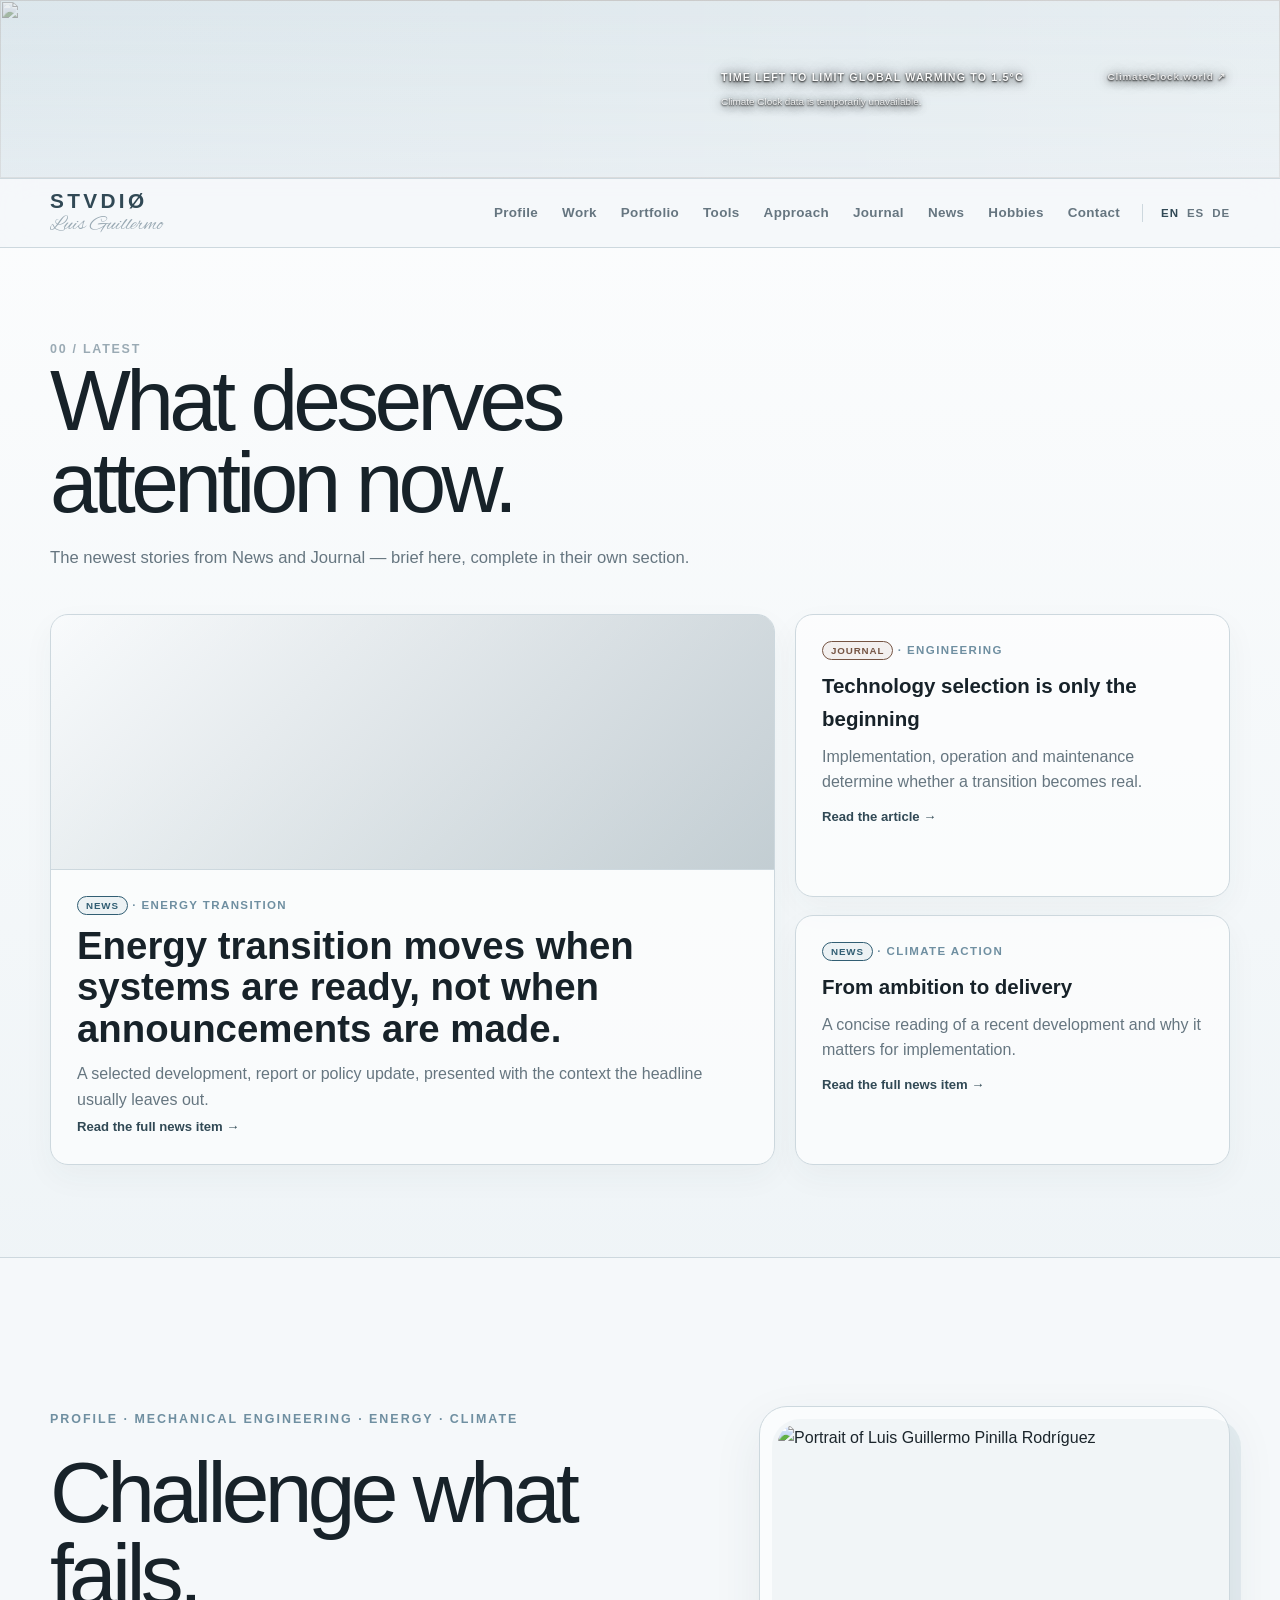
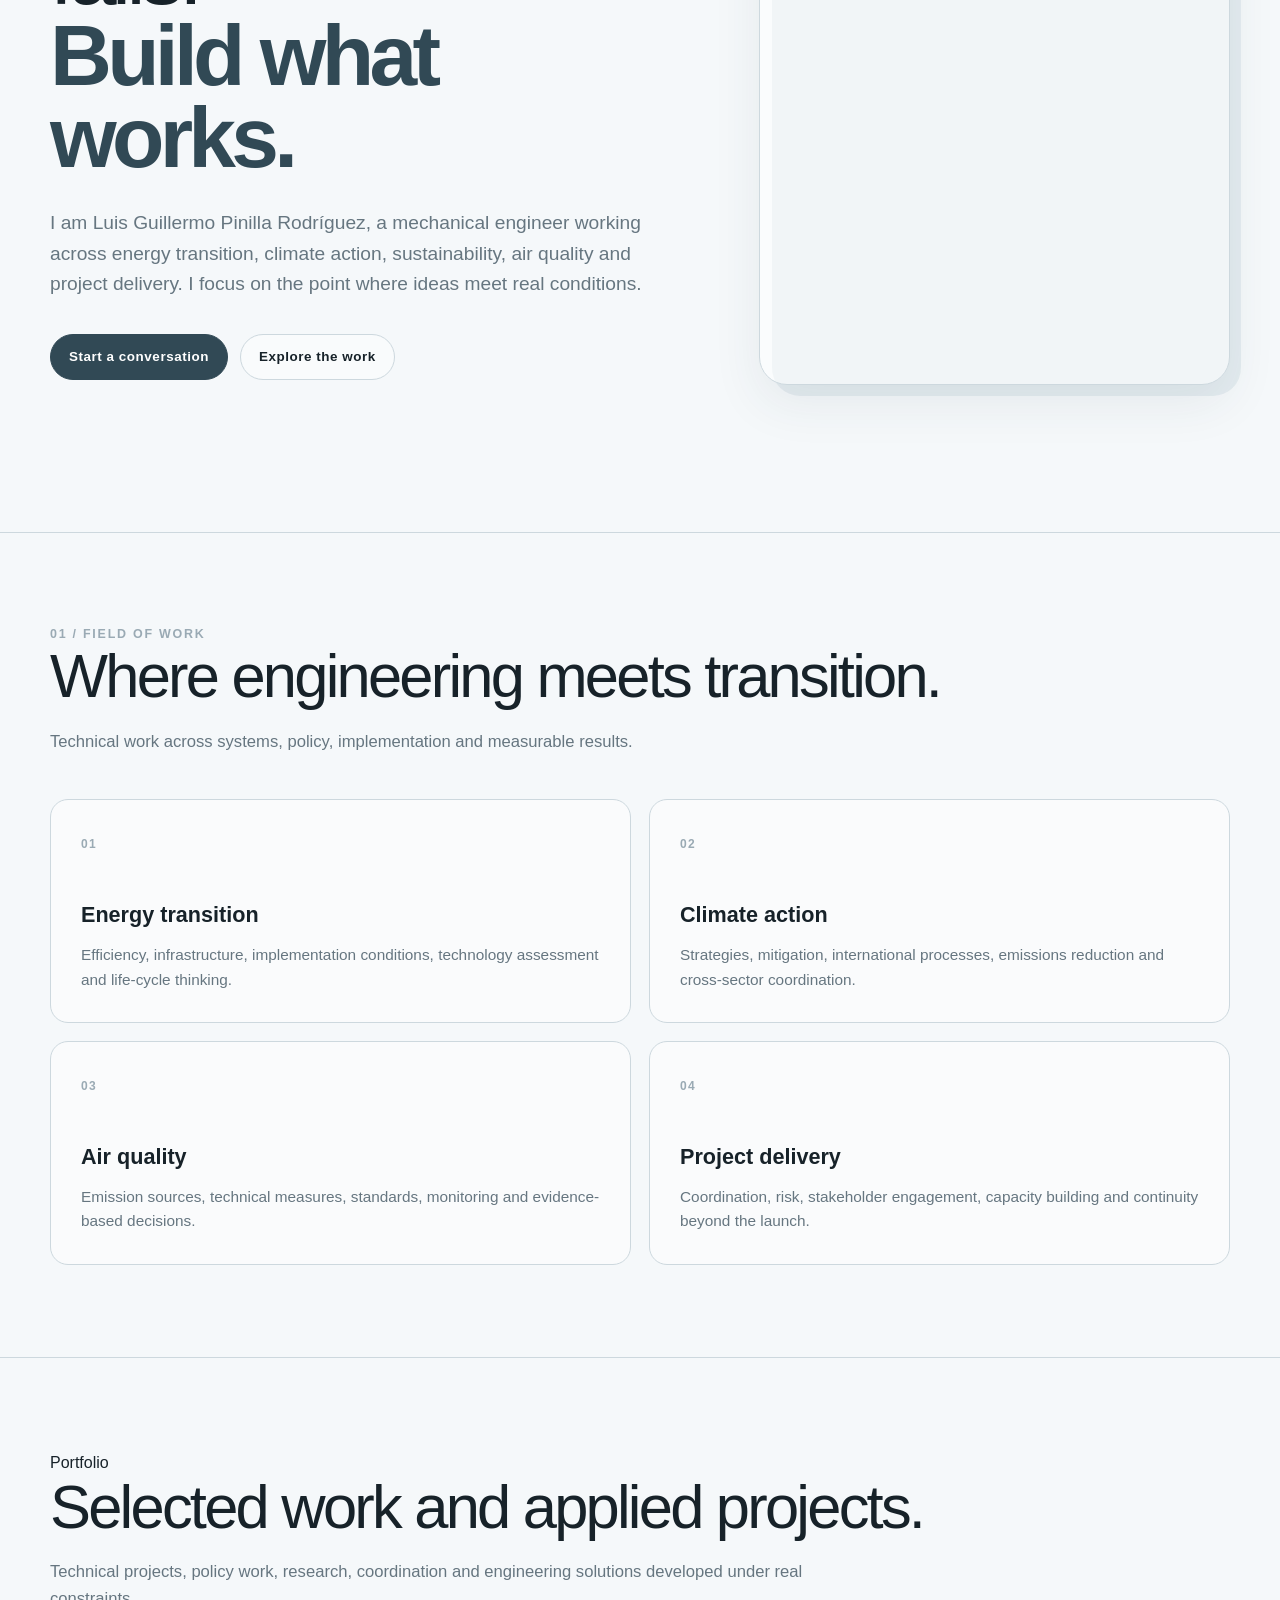
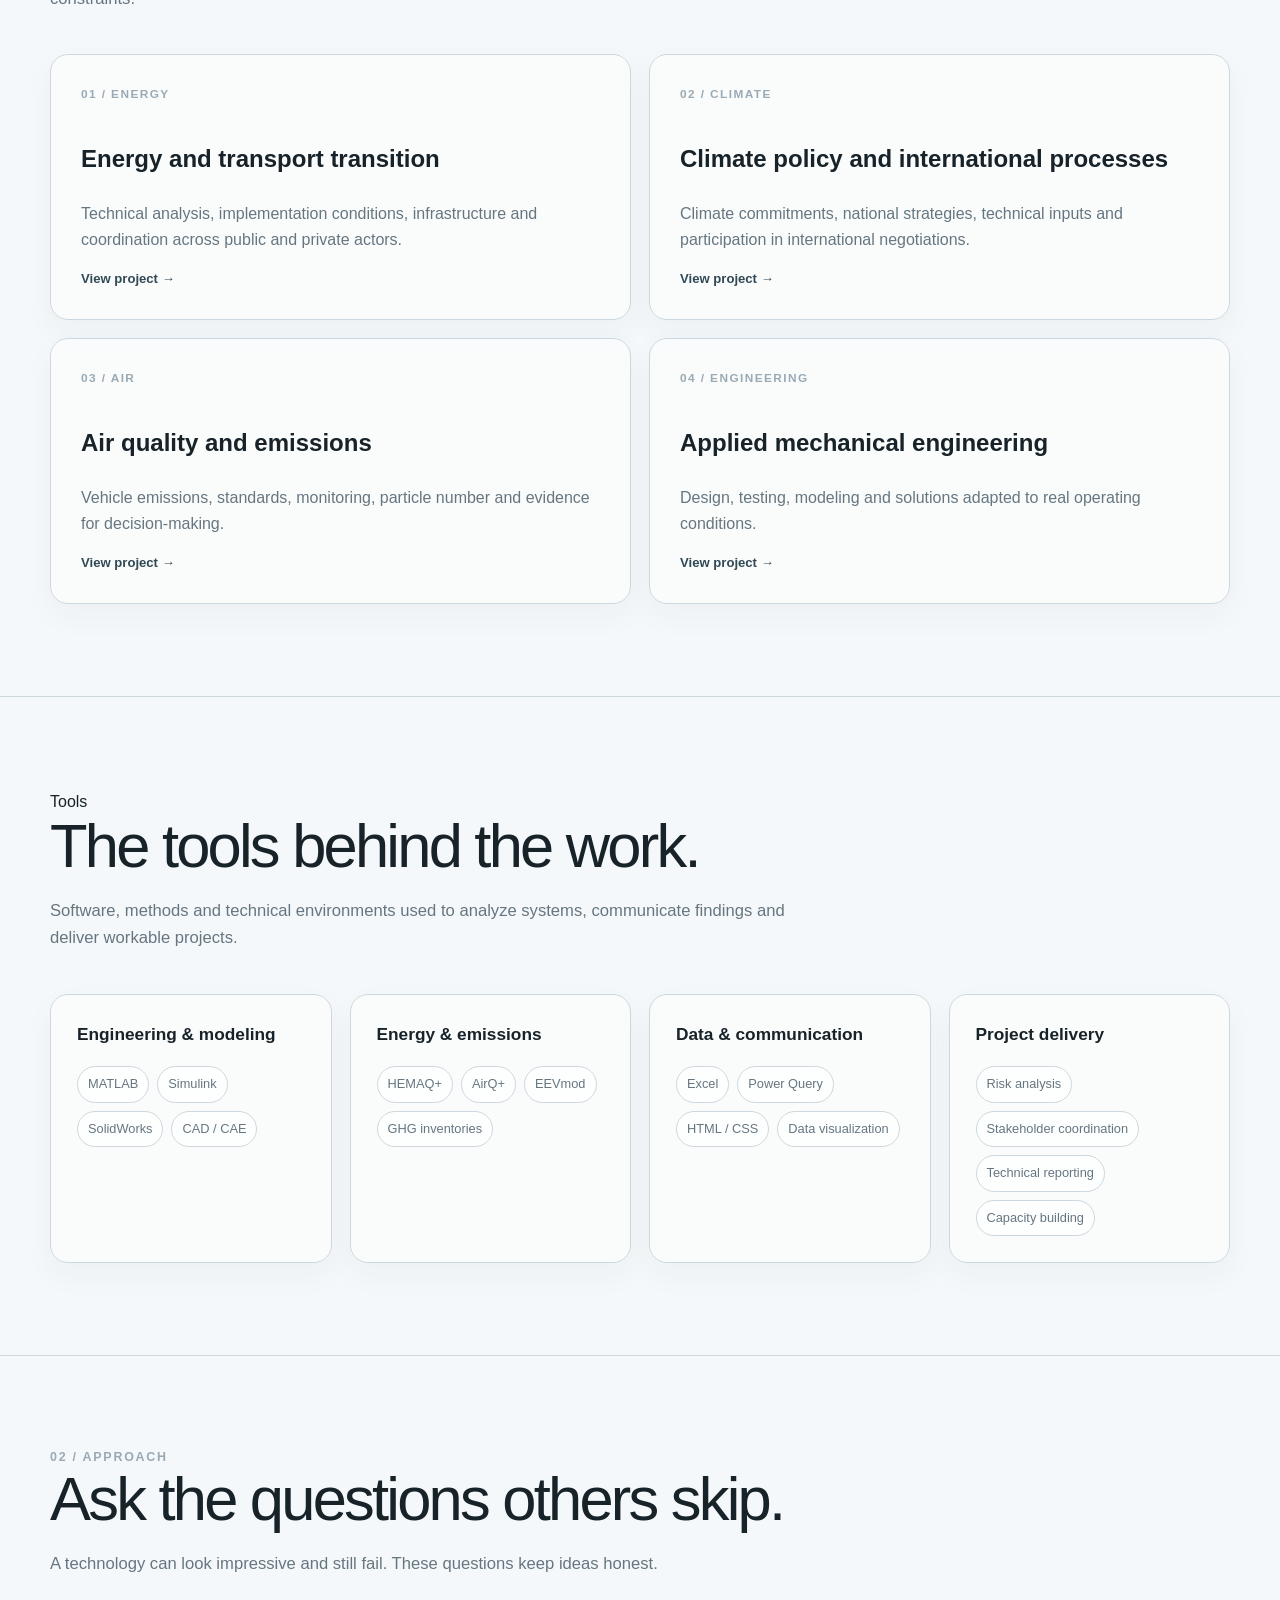
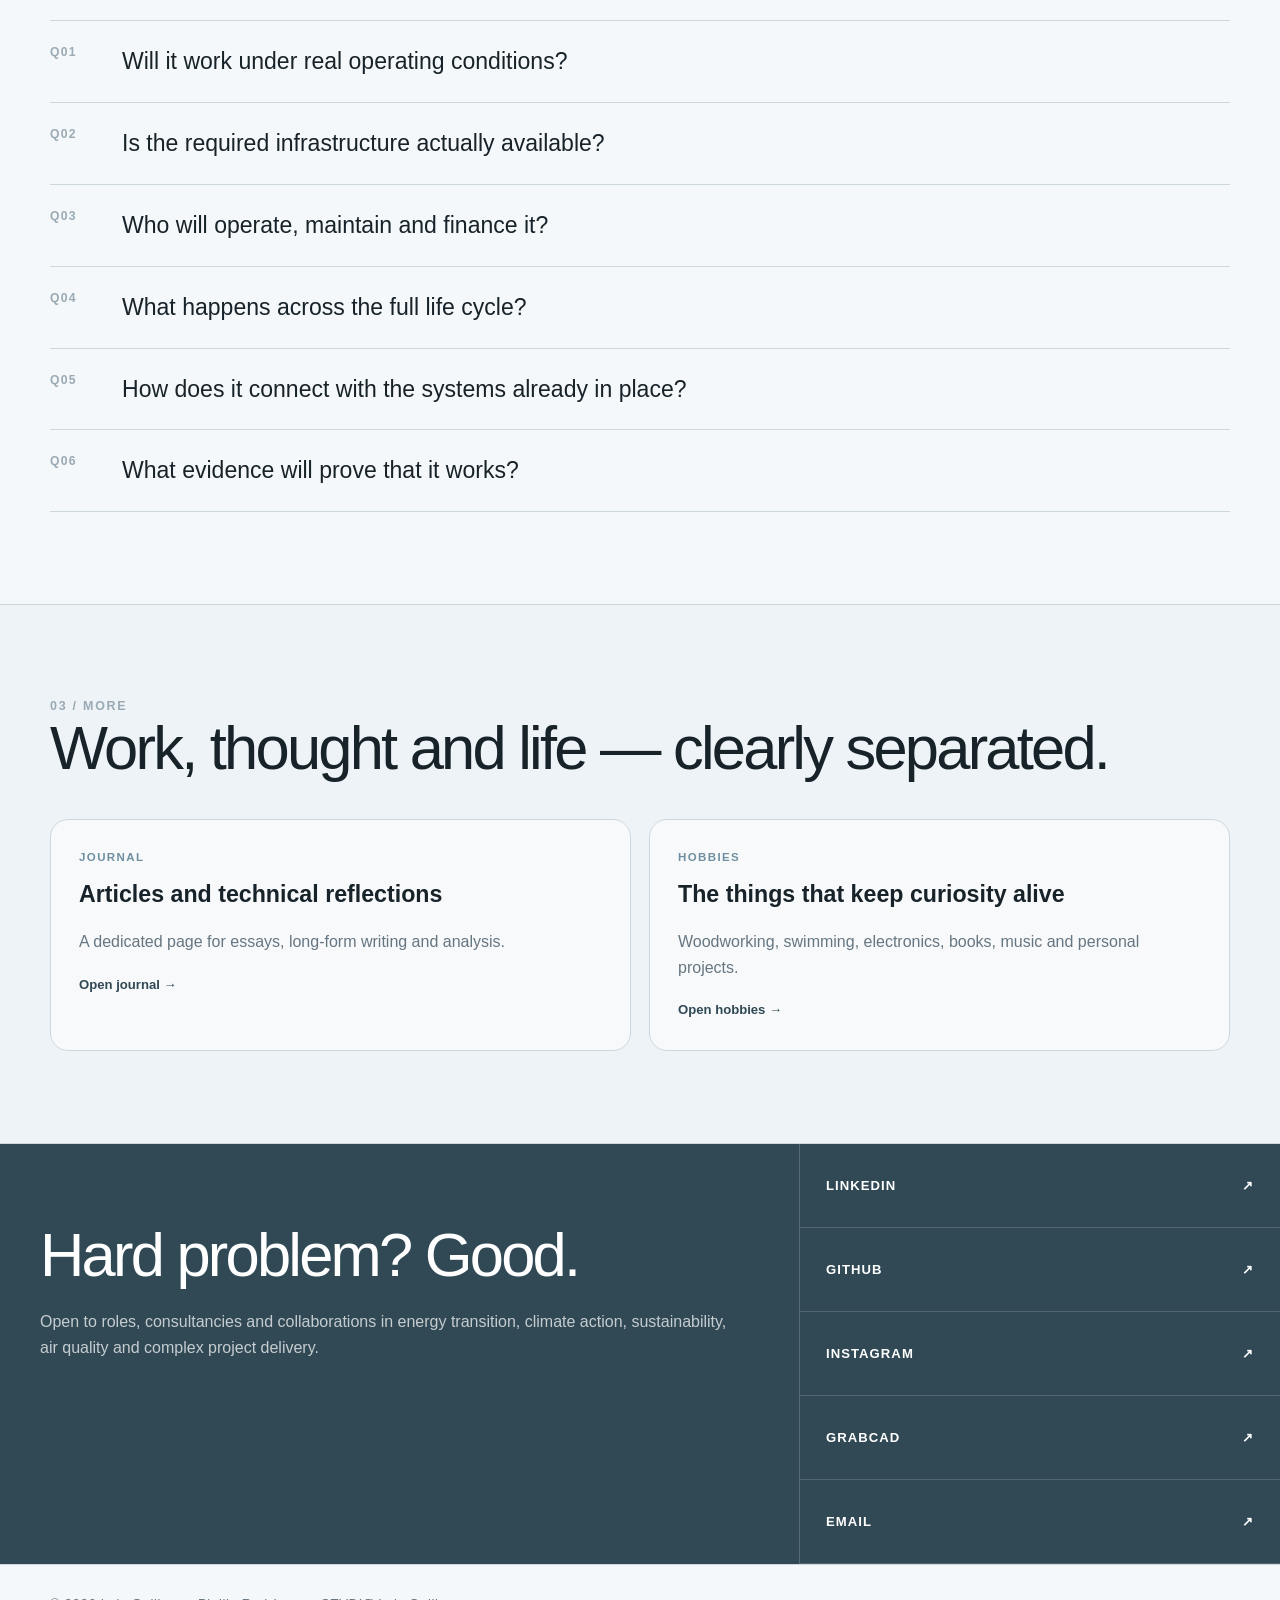
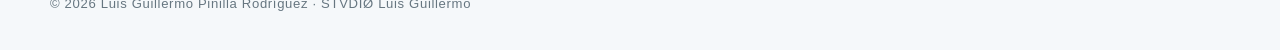
==== commit 4c2a08a0: "Add files via upload" ====
--- a/index.html
+++ b/index.html
@@ -1,6 +1,21 @@
 <!DOCTYPE html><html lang="en"><head><meta charset="UTF-8"><meta name="viewport" content="width=device-width, initial-scale=1.0">
-<title>Home — STVDIØ Luis Guillermo</title><link rel="stylesheet" href="styles.css?v=9"></head><body>
-<div class="top-banner"><img src="banner.png" alt=""></div>
+<title>Home — STVDIØ Luis Guillermo</title><link rel="stylesheet" href="styles.css?v=17"></head><body>
+<div class="top-banner"><img src="banner.png" alt="">
+<div class="climate-clock-panel" data-climate-clock>
+  <div class="climate-clock-topline">
+    <div class="climate-clock-label">Climate Clock</div>
+    <a class="climate-clock-source" href="https://climateclock.world/" target="_blank" rel="noopener">ClimateClock.world ↗</a>
+  </div>
+  <div class="climate-clock-time" aria-label="Climate countdown">
+    <div class="climate-clock-unit"><span class="climate-clock-value" data-clock-value>--</span><span class="climate-clock-caption" data-clock-caption>Years</span></div>
+    <div class="climate-clock-unit"><span class="climate-clock-value" data-clock-value>---</span><span class="climate-clock-caption" data-clock-caption>Days</span></div>
+    <div class="climate-clock-unit"><span class="climate-clock-value" data-clock-value>--</span><span class="climate-clock-caption" data-clock-caption>Hours</span></div>
+    <div class="climate-clock-unit"><span class="climate-clock-value" data-clock-value>--</span><span class="climate-clock-caption" data-clock-caption>Minutes</span></div>
+    <div class="climate-clock-unit"><span class="climate-clock-value" data-clock-value>--</span><span class="climate-clock-caption" data-clock-caption>Seconds</span></div>
+  </div>
+  <div class="climate-clock-status" aria-live="polite">Loading…</div>
+</div>
+</div>
 <header>
   <nav class="wrap">
     <a class="brand" href="index.html">
@@ -37,20 +52,33 @@
       <div class="wrap">
         <div class="section-number">00 / Latest</div>
         <h1>What deserves attention now.</h1>
-        <p class="section-intro">Selected developments in energy, climate and engineering — with context, not just headlines.</p>
+        <p class="section-intro">The newest stories from News and Journal — brief here, complete in their own section.</p>
+
         <div class="news-lead-grid">
           <article class="news-feature">
             <div class="news-feature-image"></div>
             <div class="news-feature-body">
-              <div class="meta">Featured update</div>
+              <div class="meta"><span class="content-type content-type-news">News</span> · Energy transition</div>
               <h3>Energy transition moves when systems are ready, not when announcements are made.</h3>
-              <p>This space is prepared for your most relevant current story, report or technical reflection.</p>
-              <a class="text-link" href="news.html">View all news →</a>
+              <p>A selected development, report or policy update, presented with the context the headline usually leaves out.</p>
+              <a class="text-link" href="news.html#energy-transition">Read the full news item →</a>
             </div>
           </article>
+
           <div class="news-mini-stack">
-            <article class="news-mini"><div class="meta">Climate</div><h3>From ambition to delivery</h3><p>Add a recent development and explain why it matters.</p></article>
-            <article class="news-mini"><div class="meta">Engineering</div><h3>What the headline leaves out</h3><p>Use this card for your own technical reading of a current issue.</p></article>
+            <article class="news-mini">
+              <div class="meta"><span class="content-type content-type-journal">Journal</span> · Engineering</div>
+              <h3>Technology selection is only the beginning</h3>
+              <p>Implementation, operation and maintenance determine whether a transition becomes real.</p>
+              <a class="text-link" href="journal.html#technology-selection">Read the article →</a>
+            </article>
+
+            <article class="news-mini">
+              <div class="meta"><span class="content-type content-type-news">News</span> · Climate action</div>
+              <h3>From ambition to delivery</h3>
+              <p>A concise reading of a recent development and why it matters for implementation.</p>
+              <a class="text-link" href="news.html#climate-action">Read the full news item →</a>
+            </article>
           </div>
         </div>
       </div>
@@ -203,4 +231,5 @@
   </main><footer><div class="wrap">© 2026 Luis Guillermo Pinilla Rodríguez · STVDIØ Luis Guillermo</div></footer>
 
 
+<script src="climate-clock.js?v=12" defer></script>
 </body></html>
--- a/styles.css
+++ b/styles.css
@@ -1005,3 +1005,1168 @@
   header .nav-right { display: flex !important; }
   header .mobile-menu { display: none !important; }
 }
+
+
+/* ===== Climate Clock banner overlay ===== */
+.top-banner {
+  min-height: 132px;
+}
+
+.climate-clock-panel {
+  position: absolute;
+  z-index: 4;
+  top: 50%;
+  right: max(18px, calc((100vw - var(--max)) / 2));
+  transform: translateY(-50%);
+  width: min(520px, calc(100% - 36px));
+  padding: 14px 18px 13px;
+  color: #f7fbfd;
+  background:
+    linear-gradient(135deg, rgba(18, 34, 43, .86), rgba(49, 73, 85, .72));
+  border: 1px solid rgba(255,255,255,.28);
+  border-radius: 18px;
+  box-shadow: 0 18px 44px rgba(10, 24, 31, .22);
+  backdrop-filter: blur(12px);
+  -webkit-backdrop-filter: blur(12px);
+}
+
+.climate-clock-panel::before {
+  content: "";
+  position: absolute;
+  left: 0;
+  top: 14px;
+  bottom: 14px;
+  width: 3px;
+  border-radius: 999px;
+  background: #ef6a62;
+}
+
+.climate-clock-topline {
+  display: flex;
+  align-items: center;
+  justify-content: space-between;
+  gap: 14px;
+  margin-left: 7px;
+}
+
+.climate-clock-label {
+  max-width: 330px;
+  color: rgba(247,251,253,.76);
+  font-size: .67rem;
+  font-weight: 700;
+  letter-spacing: .105em;
+  line-height: 1.35;
+  text-transform: uppercase;
+}
+
+.climate-clock-source {
+  color: rgba(247,251,253,.58);
+  font-size: .62rem;
+  font-weight: 600;
+  letter-spacing: .08em;
+  text-decoration: none;
+  white-space: nowrap;
+}
+
+.climate-clock-source:hover {
+  color: #ffffff;
+}
+
+.climate-clock-time {
+  display: grid;
+  grid-template-columns: repeat(5, minmax(50px, 1fr));
+  gap: 8px;
+  margin: 10px 0 0 7px;
+}
+
+.climate-clock-unit {
+  min-width: 0;
+}
+
+.climate-clock-value {
+  display: block;
+  color: #ffffff;
+  font-family: "SFMono-Regular", Consolas, "Liberation Mono", Menlo, monospace;
+  font-size: clamp(1.05rem, 2vw, 1.55rem);
+  font-weight: 700;
+  letter-spacing: -.045em;
+  line-height: 1;
+}
+
+.climate-clock-caption {
+  display: block;
+  margin-top: 4px;
+  color: rgba(247,251,253,.54);
+  font-size: .56rem;
+  font-weight: 700;
+  letter-spacing: .10em;
+  text-transform: uppercase;
+}
+
+.climate-clock-status {
+  margin: 9px 0 0 7px;
+  color: rgba(247,251,253,.58);
+  font-size: .62rem;
+}
+
+.climate-clock-panel.is-error .climate-clock-time {
+  display: none;
+}
+
+@media (max-width: 820px) {
+  .top-banner {
+    height: 154px;
+  }
+
+  .top-banner img {
+    object-position: center;
+  }
+
+  .climate-clock-panel {
+    left: 12px;
+    right: 12px;
+    width: auto;
+    padding: 12px 14px 11px;
+    border-radius: 15px;
+  }
+
+  .climate-clock-label {
+    max-width: 250px;
+    font-size: .6rem;
+  }
+
+  .climate-clock-source {
+    font-size: .56rem;
+  }
+
+  .climate-clock-time {
+    grid-template-columns: repeat(5, 1fr);
+    gap: 5px;
+  }
+
+  .climate-clock-value {
+    font-size: clamp(.93rem, 4.2vw, 1.18rem);
+  }
+
+  .climate-clock-caption {
+    font-size: .49rem;
+    letter-spacing: .06em;
+  }
+}
+
+@media (max-width: 430px) {
+  .top-banner {
+    height: 166px;
+  }
+
+  .climate-clock-panel {
+    top: 52%;
+  }
+
+  .climate-clock-topline {
+    align-items: flex-start;
+  }
+
+  .climate-clock-label {
+    max-width: 215px;
+  }
+
+  .climate-clock-source {
+    writing-mode: vertical-rl;
+    transform: rotate(180deg);
+    letter-spacing: .05em;
+  }
+}
+
+
+/* ===== Climate Clock visual refinement v11 ===== */
+.climate-clock-panel {
+  background:
+    linear-gradient(
+      112deg,
+      rgba(22, 78, 111, .78) 0%,
+      rgba(52, 87, 104, .67) 42%,
+      rgba(120, 92, 70, .62) 72%,
+      rgba(115, 63, 49, .70) 100%
+    );
+  border: 1px solid rgba(255,255,255,.34);
+  box-shadow:
+    0 16px 38px rgba(8, 28, 39, .20),
+    inset 0 1px 0 rgba(255,255,255,.18);
+  backdrop-filter: blur(10px) saturate(1.08);
+  -webkit-backdrop-filter: blur(10px) saturate(1.08);
+}
+
+.climate-clock-panel::before {
+  width: 2px;
+  background:
+    linear-gradient(
+      180deg,
+      rgba(124, 206, 232, .92),
+      rgba(255,255,255,.70) 48%,
+      rgba(235, 151, 105, .95)
+    );
+  box-shadow: 0 0 16px rgba(255,255,255,.22);
+}
+
+.climate-clock-panel::after {
+  content: "";
+  position: absolute;
+  inset: 0;
+  pointer-events: none;
+  border-radius: inherit;
+  background:
+    linear-gradient(135deg, rgba(255,255,255,.10), transparent 32%),
+    radial-gradient(circle at 88% 14%, rgba(244,178,133,.15), transparent 34%),
+    radial-gradient(circle at 12% 82%, rgba(100,188,224,.13), transparent 38%);
+}
+
+.climate-clock-topline,
+.climate-clock-time,
+.climate-clock-status {
+  position: relative;
+  z-index: 1;
+}
+
+.climate-clock-label {
+  color: rgba(255,255,255,.84);
+}
+
+.climate-clock-source {
+  color: rgba(255,255,255,.68);
+}
+
+.climate-clock-value {
+  color: #ffffff;
+  text-shadow: 0 1px 12px rgba(0,0,0,.22);
+}
+
+.climate-clock-caption {
+  color: rgba(255,255,255,.62);
+}
+
+.climate-clock-status {
+  color: rgba(255,255,255,.66);
+}
+
+@media (max-width: 820px) {
+  .climate-clock-panel {
+    background:
+      linear-gradient(
+        110deg,
+        rgba(22, 78, 111, .80) 0%,
+        rgba(58, 90, 105, .70) 48%,
+        rgba(118, 73, 55, .72) 100%
+      );
+  }
+}
+
+
+/* ===== Climate Clock transparent treatment v12 ===== */
+.climate-clock-panel {
+  background: transparent !important;
+  border: 0 !important;
+  box-shadow: none !important;
+  backdrop-filter: none !important;
+  -webkit-backdrop-filter: none !important;
+  padding: 10px 4px !important;
+}
+
+.climate-clock-panel::before,
+.climate-clock-panel::after {
+  display: none !important;
+}
+
+.climate-clock-label,
+.climate-clock-source,
+.climate-clock-caption,
+.climate-clock-status,
+.climate-clock-value {
+  text-shadow:
+    0 1px 2px rgba(0,0,0,.95),
+    0 2px 8px rgba(0,0,0,.78),
+    0 0 18px rgba(0,0,0,.48);
+}
+
+.climate-clock-label {
+  color: rgba(255,255,255,.96) !important;
+  font-weight: 800;
+}
+
+.climate-clock-source {
+  color: rgba(255,255,255,.82) !important;
+}
+
+.climate-clock-value {
+  color: #ffffff !important;
+  font-weight: 800;
+  letter-spacing: -.055em;
+}
+
+.climate-clock-caption {
+  color: rgba(255,255,255,.86) !important;
+  font-weight: 800;
+}
+
+.climate-clock-status {
+  color: rgba(255,255,255,.86) !important;
+}
+
+@media (max-width: 820px) {
+  .climate-clock-panel {
+    padding: 8px 2px !important;
+  }
+}
+
+
+/* ===== Mixed Latest: News + Journal ===== */
+.content-type {
+  display: inline-flex;
+  align-items: center;
+  padding: .22rem .5rem;
+  border: 1px solid currentColor;
+  border-radius: 999px;
+  font-size: .61rem;
+  font-weight: 800;
+  letter-spacing: .09em;
+  line-height: 1;
+  text-transform: uppercase;
+}
+
+.content-type-news {
+  color: #315e73;
+  background: rgba(75, 126, 151, .08);
+}
+
+.content-type-journal {
+  color: #755443;
+  background: rgba(151, 104, 75, .08);
+}
+
+.news-mini .text-link {
+  display: inline-block;
+  margin-top: .7rem;
+}
+
+
+/* ===== Artistic hobbies page v14 ===== */
+.hobbies-page {
+  overflow-x: hidden;
+}
+
+.hobby-hero {
+  padding: clamp(72px, 9vw, 120px) 0 72px;
+  background:
+    radial-gradient(circle at 82% 22%, rgba(150, 93, 64, .11), transparent 30%),
+    radial-gradient(circle at 18% 62%, rgba(63, 119, 142, .10), transparent 32%);
+}
+
+.hobby-hero-grid,
+.growing-grid,
+.soundtrack-heading {
+  display: grid;
+  grid-template-columns: 1.25fr .75fr;
+  gap: clamp(36px, 7vw, 90px);
+  align-items: center;
+}
+
+.hobby-hero h1 {
+  max-width: 780px;
+  margin: .7rem 0 1.1rem;
+  font-size: clamp(3rem, 7vw, 6.8rem);
+  line-height: .92;
+  letter-spacing: -.055em;
+}
+
+.hobby-intro {
+  max-width: 700px;
+  font-size: clamp(1.05rem, 1.7vw, 1.35rem);
+  line-height: 1.65;
+  color: var(--muted);
+}
+
+.hobby-orbit {
+  position: relative;
+  min-height: 320px;
+}
+
+.orbit-circle {
+  position: absolute;
+  border: 1px solid rgba(47, 91, 111, .25);
+  border-radius: 50%;
+}
+
+.orbit-a { inset: 12% 8% 6% 18%; transform: rotate(-8deg); }
+.orbit-b { inset: 24% 20% 18% 4%; border-color: rgba(137, 86, 57, .28); transform: rotate(13deg); }
+.orbit-dot { position: absolute; width: 16px; height: 16px; border-radius: 50%; }
+.dot-a { top: 19%; right: 15%; background: #416f84; }
+.dot-b { bottom: 16%; left: 18%; background: #a16f52; }
+.orbit-word {
+  position: absolute;
+  inset: 42% auto auto 28%;
+  font-size: clamp(2.7rem, 7vw, 5.6rem);
+  font-weight: 800;
+  letter-spacing: .15em;
+  color: rgba(44, 79, 95, .10);
+  transform: rotate(-9deg);
+}
+
+.hobby-section {
+  padding: 82px 0;
+}
+
+.hobby-section-soft {
+  background: linear-gradient(180deg, rgba(79, 112, 124, .055), rgba(154, 107, 76, .035));
+}
+
+.hobby-mosaic {
+  display: grid;
+  grid-template-columns: 1.25fr .75fr;
+  gap: 22px;
+  margin-top: 30px;
+}
+
+.hobby-card {
+  overflow: hidden;
+  border: 1px solid var(--line);
+  border-radius: 24px;
+  background: rgba(255,255,255,.72);
+  box-shadow: 0 18px 52px rgba(42, 68, 80, .07);
+}
+
+.hobby-card-large {
+  grid-row: span 2;
+}
+
+.hobby-art {
+  position: relative;
+  min-height: 210px;
+  overflow: hidden;
+}
+
+.hobby-card-large .hobby-art {
+  min-height: 420px;
+}
+
+.hobby-art::before,
+.hobby-art::after {
+  content: "";
+  position: absolute;
+  border-radius: 50%;
+  filter: blur(.2px);
+}
+
+.hobby-art span {
+  position: absolute;
+  left: 18px;
+  bottom: 16px;
+  z-index: 2;
+  padding: .42rem .65rem;
+  border-radius: 999px;
+  color: white;
+  background: rgba(20, 34, 41, .52);
+  font-size: .68rem;
+  font-weight: 700;
+  letter-spacing: .08em;
+  text-transform: uppercase;
+  backdrop-filter: blur(8px);
+}
+
+.hobby-art-wood {
+  background:
+    repeating-linear-gradient(92deg, rgba(63,35,21,.14) 0 2px, transparent 2px 22px),
+    linear-gradient(135deg, #c8a37c, #805f45 60%, #4e3d31);
+}
+
+.hobby-art-wood::before {
+  width: 72%; height: 72%; left: -14%; top: 12%;
+  border: 18px solid rgba(246,232,210,.34);
+}
+.hobby-art-wood::after {
+  width: 54%; height: 54%; right: -5%; bottom: -10%;
+  border: 12px solid rgba(73,41,26,.20);
+}
+
+.hobby-art-watercolor {
+  background:
+    radial-gradient(circle at 25% 25%, rgba(72,135,167,.72), transparent 34%),
+    radial-gradient(circle at 72% 42%, rgba(200,119,94,.62), transparent 38%),
+    radial-gradient(circle at 45% 85%, rgba(106,144,117,.55), transparent 40%),
+    #edf3f4;
+}
+
+.hobby-art-electronics {
+  background:
+    linear-gradient(90deg, transparent 49%, rgba(255,255,255,.16) 50%, transparent 51%),
+    linear-gradient(0deg, transparent 49%, rgba(255,255,255,.12) 50%, transparent 51%),
+    radial-gradient(circle at 68% 28%, #6fc7dc 0 4px, transparent 5px),
+    radial-gradient(circle at 28% 72%, #d49069 0 4px, transparent 5px),
+    linear-gradient(135deg, #182d37, #355565);
+  background-size: 42px 42px, 42px 42px, auto, auto, auto;
+}
+
+.hobby-card-body {
+  padding: 22px;
+}
+
+.hobby-card-body h2 {
+  margin: 0 0 .55rem;
+  font-size: 1.45rem;
+}
+
+.leaf-composition {
+  position: relative;
+  min-height: 320px;
+}
+
+.leaf {
+  position: absolute;
+  width: 130px;
+  height: 210px;
+  border-radius: 70% 10% 70% 10%;
+  background: linear-gradient(145deg, rgba(74,118,89,.30), rgba(118,145,105,.08));
+  border: 1px solid rgba(71,109,81,.22);
+  transform-origin: bottom center;
+}
+.leaf-1 { left: 24%; bottom: 20px; transform: rotate(-28deg); }
+.leaf-2 { left: 43%; bottom: 24px; transform: rotate(8deg) scale(.9); }
+.leaf-3 { left: 58%; bottom: 18px; transform: rotate(34deg) scale(.78); }
+.leaf-stem {
+  position: absolute;
+  width: 2px;
+  height: 220px;
+  left: 49%;
+  bottom: 0;
+  background: rgba(75,108,76,.38);
+  transform: rotate(-5deg);
+}
+
+.story-grid {
+  display: grid;
+  grid-template-columns: repeat(3, 1fr);
+  gap: 20px;
+  margin-top: 28px;
+}
+
+.story-grid article {
+  position: relative;
+  min-height: 220px;
+  padding: 28px;
+  border-top: 1px solid var(--line);
+  background: linear-gradient(180deg, transparent, rgba(58,91,105,.035));
+}
+
+.story-index {
+  display: block;
+  margin-bottom: 48px;
+  font-family: Georgia, serif;
+  font-style: italic;
+  font-size: 2rem;
+  color: rgba(52,85,100,.38);
+}
+
+.soundtrack-section {
+  background:
+    linear-gradient(180deg, rgba(31,52,62,.98), rgba(16,29,35,.99));
+  color: #f5f8f9;
+}
+
+.soundtrack-section .section-number,
+.soundtrack-section p {
+  color: rgba(245,248,249,.68);
+}
+
+.soundtrack-heading {
+  margin-bottom: 32px;
+}
+
+.soundwave {
+  display: flex;
+  justify-content: flex-end;
+  align-items: center;
+  gap: 7px;
+  min-height: 80px;
+}
+
+.soundwave i {
+  display: block;
+  width: 5px;
+  height: 26px;
+  border-radius: 999px;
+  background: linear-gradient(180deg, #7bb8cc, #ca8462);
+}
+.soundwave i:nth-child(2) { height: 54px; }
+.soundwave i:nth-child(3) { height: 34px; }
+.soundwave i:nth-child(4) { height: 74px; }
+.soundwave i:nth-child(5) { height: 46px; }
+.soundwave i:nth-child(6) { height: 61px; }
+.soundwave i:nth-child(7) { height: 28px; }
+
+.track-list {
+  display: grid;
+  gap: 12px;
+}
+
+.track-card {
+  display: grid;
+  grid-template-columns: 58px 1fr auto;
+  gap: 18px;
+  align-items: center;
+  padding: 18px;
+  border: 1px solid rgba(255,255,255,.12);
+  border-radius: 20px;
+  background: rgba(255,255,255,.035);
+  transition: transform .2s ease, background .2s ease, border-color .2s ease;
+}
+
+.track-card:hover,
+.track-card.is-playing {
+  transform: translateX(4px);
+  background: rgba(255,255,255,.065);
+  border-color: rgba(123,184,204,.38);
+}
+
+.track-play {
+  width: 52px;
+  height: 52px;
+  border: 1px solid rgba(255,255,255,.2);
+  border-radius: 50%;
+  color: #fff;
+  background: transparent;
+  cursor: pointer;
+  font-size: 1rem;
+}
+
+.track-meta {
+  color: #8fc1d3;
+  font-size: .66rem;
+  font-weight: 800;
+  letter-spacing: .09em;
+  text-transform: uppercase;
+}
+
+.track-info h3 {
+  margin: .3rem 0 .35rem;
+  color: white;
+}
+
+.track-info p {
+  margin: 0 0 .75rem;
+}
+
+.track-progress {
+  height: 2px;
+  overflow: hidden;
+  background: rgba(255,255,255,.12);
+}
+
+.track-progress span {
+  display: block;
+  width: 0;
+  height: 100%;
+  background: linear-gradient(90deg, #7bb8cc, #ca8462);
+}
+
+.track-time {
+  min-width: 50px;
+  color: rgba(255,255,255,.62);
+  font-family: Consolas, monospace;
+  font-size: .78rem;
+  text-align: right;
+}
+
+.audio-note {
+  margin-top: 18px;
+  font-size: .72rem;
+}
+
+@media (max-width: 860px) {
+  .hobby-hero-grid,
+  .growing-grid,
+  .soundtrack-heading,
+  .hobby-mosaic {
+    grid-template-columns: 1fr;
+  }
+
+  .hobby-orbit {
+    min-height: 230px;
+  }
+
+  .hobby-card-large {
+    grid-row: auto;
+  }
+
+  .hobby-card-large .hobby-art {
+    min-height: 280px;
+  }
+
+  .story-grid {
+    grid-template-columns: 1fr;
+  }
+
+  .soundwave {
+    justify-content: flex-start;
+  }
+}
+
+@media (max-width: 560px) {
+  .hobby-hero {
+    padding-top: 54px;
+  }
+
+  .hobby-hero h1 {
+    font-size: clamp(2.65rem, 15vw, 4.3rem);
+  }
+
+  .track-card {
+    grid-template-columns: 50px 1fr;
+  }
+
+  .track-time {
+    grid-column: 2;
+    text-align: left;
+  }
+}
+
+
+/* ===== YouTube soundtrack player v15 ===== */
+.hobby-player-hero {
+  padding: clamp(58px, 8vw, 96px) 0 72px;
+  background:
+    radial-gradient(circle at 12% 18%, rgba(66, 122, 145, .11), transparent 26%),
+    radial-gradient(circle at 88% 24%, rgba(165, 104, 71, .10), transparent 28%);
+}
+
+.youtube-player-shell {
+  display: grid;
+  grid-template-columns: .85fr 1.15fr;
+  gap: clamp(28px, 5vw, 68px);
+  align-items: center;
+  margin-top: 24px;
+  padding: clamp(22px, 3.6vw, 42px);
+  border: 1px solid var(--line);
+  border-radius: 30px;
+  background:
+    linear-gradient(145deg, rgba(255,255,255,.84), rgba(241,246,248,.72));
+  box-shadow: 0 24px 70px rgba(41, 68, 82, .10);
+}
+
+.youtube-player-visual {
+  display: grid;
+  place-items: center;
+}
+
+.youtube-artwork {
+  position: relative;
+  width: min(100%, 420px);
+  aspect-ratio: 1;
+  overflow: hidden;
+  border-radius: 28px;
+  background:
+    radial-gradient(circle at 28% 24%, rgba(101,184,216,.60), transparent 28%),
+    radial-gradient(circle at 72% 70%, rgba(210,127,88,.48), transparent 32%),
+    linear-gradient(145deg, #16303d, #31586b 56%, #7b5141);
+  box-shadow: 0 28px 56px rgba(19, 42, 53, .22);
+}
+
+.youtube-artwork-glow {
+  position: absolute;
+  width: 62%;
+  height: 62%;
+  left: -8%;
+  top: -10%;
+  border-radius: 50%;
+  background: rgba(255,255,255,.16);
+  filter: blur(18px);
+}
+
+.youtube-artwork-disc {
+  position: absolute;
+  width: 56%;
+  aspect-ratio: 1;
+  left: 22%;
+  top: 22%;
+  border-radius: 50%;
+  border: 1px solid rgba(255,255,255,.24);
+  background:
+    radial-gradient(circle, rgba(255,255,255,.12) 0 8%, transparent 9% 18%, rgba(255,255,255,.08) 19% 20%, transparent 21%);
+  box-shadow:
+    0 0 0 28px rgba(255,255,255,.03),
+    0 0 0 56px rgba(255,255,255,.025);
+}
+
+.youtube-artwork-lines {
+  position: absolute;
+  inset: 0;
+  background:
+    repeating-linear-gradient(115deg, transparent 0 26px, rgba(255,255,255,.055) 27px 28px);
+  mix-blend-mode: screen;
+}
+
+.youtube-artwork-label {
+  position: absolute;
+  left: 22px;
+  bottom: 20px;
+  color: rgba(255,255,255,.86);
+  font-size: .66rem;
+  font-weight: 800;
+  letter-spacing: .18em;
+}
+
+.youtube-now-playing {
+  color: var(--steel);
+  font-size: .68rem;
+  font-weight: 800;
+  letter-spacing: .14em;
+  text-transform: uppercase;
+}
+
+.youtube-player-content h1 {
+  margin: .55rem 0 .25rem;
+  font-size: clamp(2.2rem, 5vw, 4.5rem);
+  line-height: .96;
+  letter-spacing: -.045em;
+}
+
+.youtube-artist {
+  margin-bottom: 1rem;
+  color: var(--blue-dark);
+  font-size: 1.05rem;
+  font-weight: 700;
+}
+
+.youtube-player-content > p {
+  max-width: 620px;
+  color: var(--muted);
+  line-height: 1.65;
+}
+
+.youtube-frame-wrap {
+  position: relative;
+  overflow: hidden;
+  margin-top: 24px;
+  border-radius: 20px;
+  aspect-ratio: 16 / 9;
+  background: #10232c;
+  box-shadow: 0 14px 34px rgba(20, 42, 51, .16);
+}
+
+.youtube-frame-wrap iframe {
+  width: 100%;
+  height: 100%;
+  border: 0;
+}
+
+.youtube-player-controls {
+  display: grid;
+  grid-template-columns: auto 1fr auto;
+  gap: 14px;
+  align-items: center;
+  margin-top: 16px;
+}
+
+.youtube-nav-button,
+.youtube-open-link {
+  min-height: 42px;
+  padding: 0 14px;
+  border: 1px solid var(--line);
+  border-radius: 999px;
+  background: rgba(255,255,255,.62);
+  color: var(--blue-dark);
+  font: inherit;
+  font-size: .78rem;
+  font-weight: 700;
+  text-decoration: none;
+  cursor: pointer;
+}
+
+.youtube-open-link {
+  display: grid;
+  place-items: center;
+  justify-self: center;
+}
+
+.youtube-track-selector {
+  display: grid;
+  grid-template-columns: repeat(3, 1fr);
+  gap: 14px;
+  margin-top: 18px;
+}
+
+.youtube-track-chip {
+  display: grid;
+  grid-template-columns: auto 1fr;
+  gap: 5px 12px;
+  align-items: center;
+  min-height: 92px;
+  padding: 16px;
+  border: 1px solid var(--line);
+  border-radius: 18px;
+  background: rgba(255,255,255,.56);
+  text-align: left;
+  cursor: pointer;
+  transition: transform .2s ease, border-color .2s ease, background .2s ease;
+}
+
+.youtube-track-chip:hover,
+.youtube-track-chip.is-active {
+  transform: translateY(-2px);
+  border-color: rgba(52, 101, 123, .38);
+  background: rgba(247,251,252,.94);
+}
+
+.youtube-track-chip span {
+  grid-row: 1 / span 2;
+  color: rgba(52, 83, 98, .40);
+  font-family: Georgia, serif;
+  font-size: 1.7rem;
+  font-style: italic;
+}
+
+.youtube-track-chip strong {
+  color: var(--blue-dark);
+  font-size: .82rem;
+}
+
+.youtube-track-chip small {
+  color: var(--muted);
+  font-size: .74rem;
+}
+
+.youtube-player-note {
+  margin-top: 12px;
+  color: var(--muted);
+  font-size: .72rem;
+}
+
+@media (max-width: 900px) {
+  .youtube-player-shell {
+    grid-template-columns: 1fr;
+  }
+
+  .youtube-artwork {
+    width: min(100%, 320px);
+  }
+
+  .youtube-track-selector {
+    grid-template-columns: 1fr;
+  }
+}
+
+@media (max-width: 560px) {
+  .youtube-player-shell {
+    padding: 16px;
+    border-radius: 22px;
+  }
+
+  .youtube-player-controls {
+    grid-template-columns: 1fr 1fr;
+  }
+
+  .youtube-open-link {
+    grid-column: 1 / -1;
+    grid-row: 2;
+    width: 100%;
+  }
+
+  .youtube-nav-button {
+    width: 100%;
+  }
+}
+
+
+/* YouTube embed diagnostics v16 */
+.youtube-local-warning {
+  display: none;
+  margin-top: 12px;
+  padding: 10px 13px;
+  border-left: 3px solid #9b6b4f;
+  background: rgba(155,107,79,.08);
+  color: var(--muted);
+  font-size: .76rem;
+}
+
+.youtube-player-shell.is-local-preview + .youtube-track-selector + .youtube-local-warning,
+.is-local-preview ~ .youtube-local-warning {
+  display: block;
+}
+
+
+/* ===== Compact soundtrack radio v17 ===== */
+.compact-radio-section {
+  padding: 42px 0 54px;
+  background:
+    radial-gradient(circle at 12% 20%, rgba(62,119,143,.08), transparent 28%),
+    radial-gradient(circle at 88% 76%, rgba(161,102,72,.07), transparent 26%);
+}
+
+.compact-radio {
+  display: grid;
+  grid-template-columns: 92px minmax(220px, .9fr) minmax(230px, .8fr) minmax(260px, 420px);
+  gap: 22px;
+  align-items: center;
+  padding: 20px;
+  border: 1px solid var(--line);
+  border-radius: 24px;
+  background: rgba(255,255,255,.78);
+  box-shadow: 0 18px 52px rgba(40,67,80,.08);
+}
+
+.compact-radio-mark {
+  position: relative;
+  width: 72px;
+  height: 72px;
+  display: flex;
+  align-items: center;
+  justify-content: center;
+  gap: 4px;
+  border-radius: 22px;
+  background: linear-gradient(145deg, #1b3542, #3e6c81 62%, #865d49);
+}
+
+.compact-radio-mark span,
+.compact-radio-mark i {
+  display: block;
+  width: 4px;
+  border-radius: 999px;
+  background: rgba(255,255,255,.88);
+}
+.compact-radio-mark span { height: 18px; }
+.compact-radio-mark i:nth-child(2) { height: 34px; }
+.compact-radio-mark i:nth-child(3) { height: 50px; }
+.compact-radio-mark i:nth-child(4) { height: 26px; }
+
+.compact-radio-copy .section-number {
+  margin-bottom: .4rem;
+}
+
+.compact-radio-now {
+  color: var(--steel);
+  font-size: .62rem;
+  font-weight: 800;
+  letter-spacing: .12em;
+  text-transform: uppercase;
+}
+
+.compact-radio-copy h1 {
+  margin: .3rem 0 .35rem;
+  font-size: clamp(1.45rem, 2.5vw, 2.4rem);
+  line-height: 1;
+  letter-spacing: -.035em;
+}
+
+.compact-radio-copy p {
+  margin: 0;
+  color: var(--muted);
+  font-size: .82rem;
+}
+
+.compact-radio-controls label {
+  display: block;
+  margin-bottom: 7px;
+  color: var(--muted);
+  font-size: .68rem;
+  font-weight: 700;
+  letter-spacing: .07em;
+  text-transform: uppercase;
+}
+
+.compact-radio-controls select {
+  width: 100%;
+  min-height: 44px;
+  padding: 0 38px 0 13px;
+  border: 1px solid var(--line);
+  border-radius: 12px;
+  color: var(--blue-dark);
+  background: rgba(247,250,251,.94);
+  font: inherit;
+  font-size: .82rem;
+}
+
+.compact-radio-buttons {
+  display: flex;
+  gap: 8px;
+  margin-top: 9px;
+}
+
+.compact-radio-buttons button,
+.compact-radio-buttons a {
+  min-width: 38px;
+  min-height: 36px;
+  display: grid;
+  place-items: center;
+  padding: 0 11px;
+  border: 1px solid var(--line);
+  border-radius: 999px;
+  color: var(--blue-dark);
+  background: rgba(255,255,255,.66);
+  font: inherit;
+  font-size: .72rem;
+  font-weight: 700;
+  text-decoration: none;
+  cursor: pointer;
+}
+
+.compact-radio-buttons a {
+  margin-left: auto;
+}
+
+.compact-radio-player {
+  overflow: hidden;
+  width: 100%;
+  border-radius: 15px;
+  aspect-ratio: 16 / 9;
+  background: #102630;
+  box-shadow: 0 10px 26px rgba(17,41,51,.16);
+}
+
+.compact-radio-player iframe {
+  width: 100%;
+  height: 100%;
+  border: 0;
+}
+
+.compact-radio-note {
+  max-width: 760px;
+  margin: 10px 0 0 auto;
+  color: var(--muted);
+  font-size: .68rem;
+  text-align: right;
+}
+
+@media (max-width: 1040px) {
+  .compact-radio {
+    grid-template-columns: 72px 1fr 1fr;
+  }
+
+  .compact-radio-player {
+    grid-column: 2 / -1;
+    width: min(100%, 520px);
+  }
+}
+
+@media (max-width: 700px) {
+  .compact-radio {
+    grid-template-columns: 58px 1fr;
+    gap: 16px;
+  }
+
+  .compact-radio-mark {
+    width: 56px;
+    height: 56px;
+    border-radius: 17px;
+  }
+
+  .compact-radio-controls,
+  .compact-radio-player {
+    grid-column: 1 / -1;
+  }
+
+  .compact-radio-player {
+    width: 100%;
+  }
+
+  .compact-radio-note {
+    text-align: left;
+  }
+}
